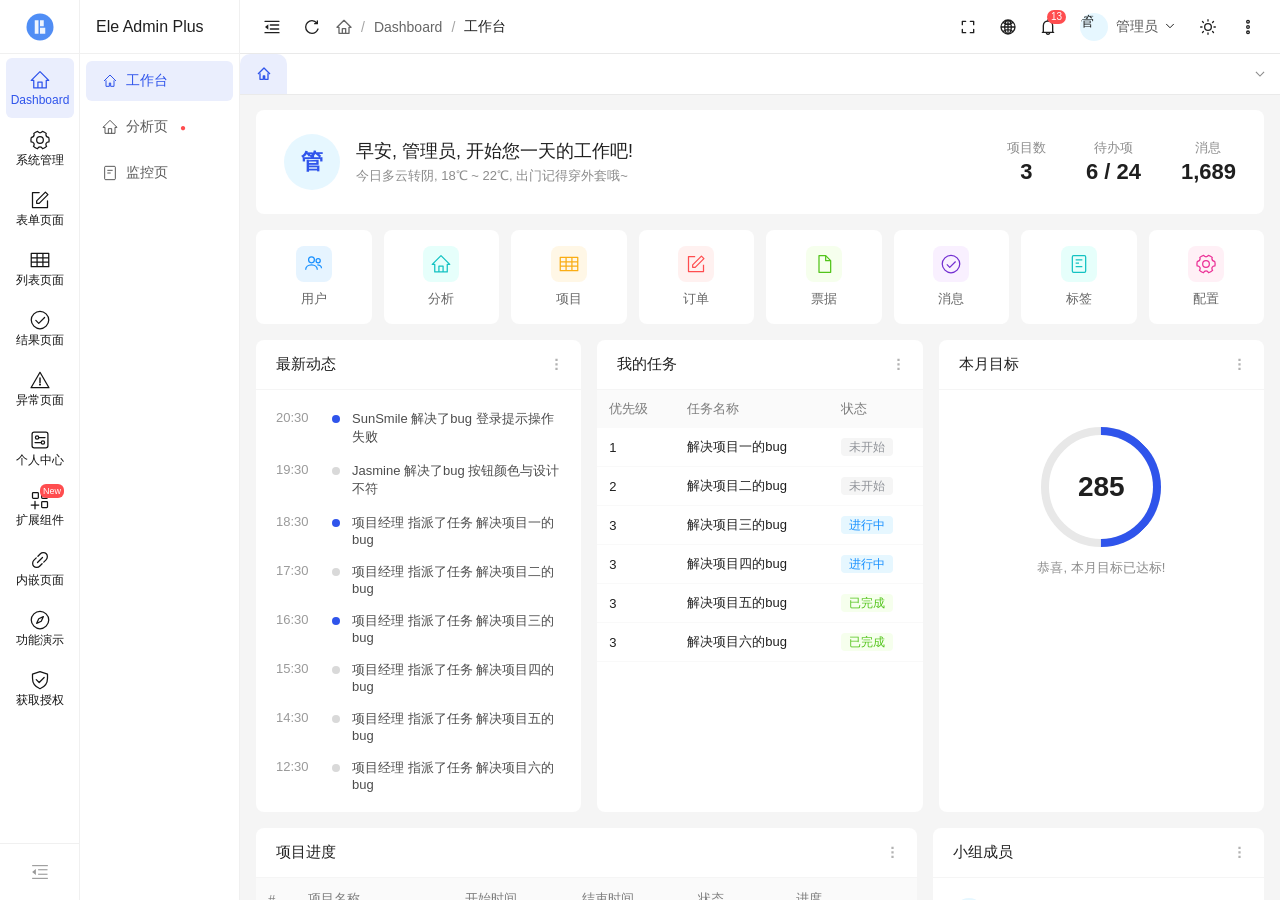
==== src/html/index.html @ e6cbf149 "1) 登录框居中 添加 .login-main 包裹层（flex:1; display:flex; justify-content:center; align-items:center） 卡片固定 h" ====
<!DOCTYPE html>
<html lang="zh-CN">
<head>
<meta charset="UTF-8">
<meta name="viewport" content="width=device-width, initial-scale=1.0">
<title>工作台 - Ele Admin Plus</title>
<style>
* { margin: 0; padding: 0; box-sizing: border-box; }
html, body { height: 100%; overflow: hidden; }
body { font-family: -apple-system, BlinkMacSystemFont, "Helvetica Neue", Arial, "Noto Sans", sans-serif; font-size: 14px; color: rgba(0,0,0,.88); background: #f5f5f5; }
a { text-decoration: none; color: inherit; }

/* ==================== 整体布局: 一级侧栏 + 二级侧栏 + 主区域 ==================== */
.layout { display: flex; height: 100vh; }

/* ==================== 一级侧栏(80px) ==================== */
.side-primary {
  width: 80px; background: #fff; border-right: 1px solid #f0f0f0;
  display: flex; flex-direction: column; align-items: center; flex-shrink: 0;
  z-index: 20; transition: width .3s;
}
.side-primary.collapsed { width: 54px; }
.side-primary.collapsed .side-primary-menus { padding: 4px 6px; overflow: visible; }
.side-primary.collapsed .side-primary-item { width: 42px; height: 40px; padding: 0; gap: 0; }
.side-primary.collapsed .sp-icon svg { width: 16px; height: 16px; }
.side-primary::-webkit-scrollbar { width: 0; }

.side-logo {
  width: 100%; height: 54px; display: flex; align-items: center; justify-content: center;
  flex-shrink: 0; cursor: pointer; border-bottom: 1px solid #f0f0f0;
}
.side-logo svg { width: 30px; height: 30px; }

.side-primary-menus {
  flex: 1; width: 100%; overflow-y: auto; overflow-x: hidden; padding: 4px 6px;
}
.side-primary-menus::-webkit-scrollbar { width: 0; }

.side-primary-item {
  width: 68px; height: 60px; padding: 12px 0; display: flex; flex-direction: column;
  align-items: center; justify-content: center; gap: 4px;
  cursor: pointer; color: rgba(0,0,0,.92); border-radius: 6px;
  transition: border-color .3s, background-color .3s, color .3s; position: relative;
}
.side-primary-item:hover { color: rgba(0,0,0,.92); background: #f5f5f5; }
.side-primary-item.active { color: #2f54eb; background: #eaeefd; }
.side-primary-item .sp-icon { width: 20px; height: 20px; display: flex; align-items: center; justify-content: center; }
.side-primary-item .sp-icon svg { width: 20px; height: 20px; stroke: currentColor; fill: none; stroke-width: 3; stroke-linejoin: round; stroke-linecap: round; }
.side-primary-item .sp-label { font-size: 12px; line-height: 1; white-space: nowrap; }
.side-primary.collapsed .sp-label { display: none; }
/* 折叠状态tooltip */
.side-primary.collapsed .side-primary-item::after {
  content: attr(data-title); position: absolute; left: calc(100% + 12px); top: 50%;
  transform: translateY(-50%); background: rgba(0,0,0,.8); color: #fff;
  font-size: 12px; padding: 6px 12px; border-radius: 4px; white-space: nowrap;
  pointer-events: none; opacity: 0; transition: opacity .2s .3s; z-index: 9999;
}
.side-primary.collapsed .side-primary-item::before {
  content: ''; position: absolute; left: 100%; top: 50%; transform: translateY(-50%);
  border: 6px solid transparent; border-right-color: rgba(0,0,0,.8);
  pointer-events: none; opacity: 0; transition: opacity .2s .3s; z-index: 9999;
}
.side-primary.collapsed .side-primary-item:hover::after,
.side-primary.collapsed .side-primary-item:hover::before { opacity: 1; }
.side-primary-item .sp-badge {
  position: absolute; top: 6px; right: 10px;
  font-size: 9px; background: #ff4d4f; color: #fff;
  padding: 0 3px; border-radius: 6px; line-height: 14px;
}
.side-primary-item .sp-dot {
  position: absolute; top: 10px; right: 16px;
  width: 6px; height: 6px; background: #ff4d4f; border-radius: 50%;
}

/* 底部折叠按钮 */
.side-primary-bottom {
  padding: 12px 0; border-top: 1px solid #f0f0f0; width: 100%;
  display: flex; justify-content: center; flex-shrink: 0;
}
.side-collapse-btn {
  width: 32px; height: 32px; display: flex; align-items: center; justify-content: center;
  border-radius: 6px; cursor: pointer; color: rgba(0,0,0,.4); transition: all .2s;
}
.side-collapse-btn:hover { background: #f5f5f5; color: rgba(0,0,0,.8); }
.side-collapse-btn svg { width: 18px; height: 18px; stroke: currentColor; fill: none; stroke-width: 3; }

/* ==================== 二级侧栏(160px) ==================== */
.side-secondary {
  width: 160px; background: #fff; border-right: 1px solid #f0f0f0;
  display: flex; flex-direction: column; flex-shrink: 0; z-index: 10;
  transition: width .3s, opacity .3s;
}
.side-secondary.collapsed { width: 0; overflow: hidden; opacity: 0; border-right: none; }
.side-secondary-title {
  height: 54px; display: flex; align-items: center; padding: 0 16px;
  font-size: 16px; font-weight: 500; color: rgba(0,0,0,.88);
  border-bottom: 1px solid #f0f0f0; flex-shrink: 0; white-space: nowrap;
}
.side-secondary-menus {
  flex: 1; overflow-y: auto; padding: 4px 0 0;
}
.side-secondary-menus::-webkit-scrollbar { width: 4px; }
.side-secondary-menus::-webkit-scrollbar-thumb { background: #e0e0e0; border-radius: 2px; }

.ss-item {
  display: flex; align-items: center; padding: 0 16px; height: 40px; gap: 8px;
  cursor: pointer; font-size: 14px; color: rgba(0,0,0,.65);
  transition: background-color .3s, color .3s; white-space: nowrap;
  border-radius: 6px; margin: 3px 6px 6px;
}
.ss-item:hover { color: #2f54eb; background: #f5f5f5; }
.ss-item.active { color: #2f54eb; font-weight: 500; background: #eaeefd; }
.ss-item .ss-icon { width: 16px; height: 16px; display: flex; align-items: center; }
.ss-item .ss-icon svg { width: 16px; height: 16px; stroke: currentColor; fill: none; stroke-width: 3; stroke-linejoin: round; }
.ss-item .ss-arrow { margin-left: auto; color: rgba(0,0,0,.25); transition: transform .3s; display: flex; align-items: center; }
.ss-item .ss-arrow svg { width: 14px; height: 14px; stroke: currentColor; fill: none; stroke-width: 4; stroke-linecap: round; stroke-linejoin: round; }
.ss-item.expanded .ss-arrow { transform: rotate(180deg); }
.ss-item .ss-dot { color: #ff4d4f; font-size: 10px; margin-left: 4px; }

/* 三级菜单 */
.ss-group {
  padding-left: 0; background: rgba(0,0,0,.02);
  overflow: hidden; max-height: 0; transition: max-height .3s ease;
}
.ss-group.open { max-height: 400px; }
.ss-sub-item {
  display: flex; align-items: center; padding: 0 16px 0 40px; height: 40px; gap: 8px;
  cursor: pointer; font-size: 14px; color: rgba(0,0,0,.55);
  transition: background-color .3s, color .3s; white-space: nowrap;
  border-radius: 6px; margin: 3px 6px 6px;
}
.ss-sub-item:hover { color: #2f54eb; background: #f5f5f5; }
.ss-sub-item.active { color: #2f54eb; font-weight: 500; background: #eaeefd; }
.ss-sub-item .ss-icon svg { width: 14px; height: 14px; stroke: currentColor; fill: none; stroke-width: 3; }

/* ==================== 主区域 ==================== */
.main-area { flex: 1; display: flex; flex-direction: column; overflow: hidden; min-width: 0; }

/* ==================== 顶部Header(54px) ==================== */
.header {
  height: 54px; background: #fff; border-bottom: 1px solid #f0f0f0;
  display: flex; align-items: center; padding: 0 12px; flex-shrink: 0;
}
.header-left { display: flex; align-items: center; flex-shrink: 0; }
.header-tool {
  display: flex; align-items: center; justify-content: center;
  padding: 0 12px; height: 38px; min-width: 38px;
  border-radius: 6px; cursor: pointer; color: rgba(0,0,0,.88);
  transition: color .2s, background-color .2s;
}
.header-tool:hover { background: #f5f5f5; color: rgba(0,0,0,.88); }
.header-tool svg { width: 16px; height: 16px; stroke: currentColor; fill: none; stroke-width: 4; stroke-linecap: round; stroke-linejoin: round; }

/* 面包屑 */
.breadcrumb { display: flex; align-items: center; gap: 0; font-size: 14px; color: rgba(0,0,0,.6); flex-shrink: 0; margin-left: 4px; }
.breadcrumb .bc-home { display: flex; align-items: center; cursor: pointer; color: rgba(0,0,0,.6); transition: color .2s; }
.breadcrumb .bc-home:hover { color: rgba(0,0,0,.88); }
.breadcrumb .bc-home svg { width: 16px; height: 16px; stroke: currentColor; fill: none; stroke-width: 4; stroke-linejoin: round; }
.breadcrumb .bc-sep { color: rgba(0,0,0,.36); margin: 0 9px; }
.breadcrumb .bc-current { color: rgba(0,0,0,.88); }

/* Header中间空白区 */
.header-spacer { flex: 1; }

/* Header右侧工具 */
.header-right { display: flex; align-items: center; flex-shrink: 0; }
.header-right .header-tool { position: relative; }
.noti-badge {
  position: absolute; top: 2px; right: 2px;
  background: #ff4d4f; color: #fff; font-size: 10px;
  padding: 0 4px; border-radius: 8px; line-height: 14px; min-width: 14px; text-align: center;
}
.user-tool {
  display: flex; align-items: center; gap: 4px; padding: 0 12px; height: 38px;
  border-radius: 6px; cursor: pointer; transition: color .2s, background-color .2s;
}
.user-tool:hover { background: #f5f5f5; }
.user-avatar {
  width: 28px; height: 28px; border-radius: 50%; overflow: hidden; flex-shrink: 0;
}
.user-avatar img { width: 100%; height: 100%; object-fit: cover; }
.user-name { font-size: 14px; color: rgba(0,0,0,.65); margin-left: 4px; line-height: 1.5; }
.user-arrow { margin-left: 2px; transition: transform .2s; }
.user-arrow svg { width: 12px; height: 12px; }
.user-tool.open .user-arrow { transform: rotate(180deg); }
/* 用户下拉菜单 */
.user-tool { position: relative; }
.user-dropdown {
  display: none; position: absolute; top: 100%; right: 0; padding-top: 6px;
  min-width: 150px; z-index: 999;
}
.user-dropdown-inner {
  background: #fff; border-radius: 8px;
  box-shadow: 0 6px 16px rgba(0,0,0,.08), 0 3px 6px -4px rgba(0,0,0,.12), 0 9px 28px 8px rgba(0,0,0,.05);
  padding: 4px 0;
}
.user-dropdown.show { display: block; }
/* hover自动显示下拉菜单 */
.user-tool:hover .user-dropdown { display: block; }
.user-tool:hover .user-arrow { transform: rotate(180deg); }
.user-dropdown .ud-item {
  display: flex; align-items: center; gap: 8px; padding: 8px 16px;
  font-size: 14px; color: rgba(0,0,0,.65); cursor: pointer; transition: background .15s, color .15s;
  white-space: nowrap;
}
.user-dropdown .ud-item:hover { background: rgba(0,0,0,.04); color: rgba(0,0,0,.88); }
.user-dropdown .ud-item svg { width: 16px; height: 16px; stroke: currentColor; fill: none; stroke-width: 4; stroke-linejoin: round; flex-shrink: 0; }
.user-dropdown .ud-divider { height: 1px; background: #f0f0f0; margin: 4px 0; }

/* ==================== Tab标签栏(40px) - 精确复刻 ==================== */
.tab-bar {
  height: 40px; background: #fff; box-shadow: #e8e8e8 0 0 0 0.8px;
  display: flex; align-items: stretch; flex-shrink: 0; position: relative; z-index: 1;
}

/* 首页Tab(固定左侧) */
.tab-home {
  width: 47px; height: 40px; display: flex; align-items: center; justify-content: center;
  cursor: pointer; position: relative; flex-shrink: 0; z-index: 1;
}
.tab-home .tab-home-title {
  width: 100%; height: 100%; display: flex; align-items: center; justify-content: center;
  border-radius: 10px 10px 0 0; transition: background .2s;
}
.tab-home svg { width: 16px; height: 16px; stroke: currentColor; fill: none; stroke-width: 4; stroke-linejoin: round; color: rgba(0,0,0,.65); }
.tab-home:hover .tab-home-title { background: rgba(0,0,0,.025); }
.tab-home:hover svg { color: rgba(0,0,0,.65); }
.tab-home.active .tab-home-title { background: #eaeefd; }
.tab-home.active svg { color: #2f54eb; }

/* Tab滚动区域 */
.tab-body { flex: 1; display: flex; align-items: stretch; overflow-x: hidden; position: relative; }
/* Tab左右滚动按钮 */
.tab-scroll-btn {
  width: 28px; height: 40px; display: none; align-items: center; justify-content: center;
  flex-shrink: 0; cursor: pointer; color: rgba(0,0,0,.6); transition: color .2s;
  position: relative;
}
.tab-scroll-btn:not(.disabled):hover { color: rgba(0,0,0,.88); }
.tab-scroll-btn.disabled { cursor: not-allowed; color: rgba(0,0,0,.25); }
.tab-scroll-btn svg { width: 14px; height: 14px; fill: currentColor; stroke: none; }
.tab-bar.scrollable .tab-scroll-btn { display: flex; }
/* 滚动按钮投影（非disabled时显示） */
.tab-scroll-btn::before {
  content: ''; width: 10px; position: absolute; top: 0; bottom: 0;
  transition: box-shadow .2s; pointer-events: none; z-index: 1;
}
.tab-scroll-left::before { right: -10px; }
.tab-scroll-right::before { left: -10px; }
.tab-scroll-left:not(.disabled)::before { box-shadow: inset 10px 0 10px -10px rgba(0,0,0,.15); }
.tab-scroll-right:not(.disabled)::before { box-shadow: inset -10px 0 10px -10px rgba(0,0,0,.15); }

/* Tab项 - 圆角样式 */
.tab-item {
  display: flex; align-items: center; justify-content: center;
  height: 40px; padding: 0; font-size: 14px; cursor: pointer; white-space: nowrap;
  color: rgba(0,0,0,.65); transition: color .2s; flex-shrink: 0;
  position: relative; background: transparent;
  border-radius: 10px 10px 0 0;
}
.tab-item .tab-title {
  height: 100%; display: flex; align-items: center; gap: 6px;
  padding: 0 14px; border-radius: inherit; transition: background .2s;
}
.tab-item:hover { color: rgba(0,0,0,.65); z-index: 3; }
.tab-item:hover .tab-title { background: rgba(0,0,0,.025); }
.tab-item.active { color: #2f54eb; z-index: 4; }
.tab-item.active .tab-title { background: #eaeefd; }

/* Tab项图标 */
.tab-icon { width: 16px; height: 16px; display: inline-flex; align-items: center; margin-right: 4px; vertical-align: -2px; }
.tab-icon svg { width: 16px; height: 16px; stroke: currentColor; fill: none; stroke-width: 4; stroke-linejoin: round; }

/* 关闭按钮 */
.tab-close {
  width: 18px; height: 18px; display: flex; align-items: center; justify-content: center;
  border-radius: 4px; font-size: 14px; line-height: 1; color: rgba(0,0,0,.6);
  margin-left: 2px; transition: background .2s, color .2s;
}
.tab-close:hover { background: rgba(0,0,0,.08); color: rgba(0,0,0,.88); }

/* 右侧更多按钮 */
.tab-more {
  width: 40px; height: 40px; display: flex; align-items: center; justify-content: center;
  flex-shrink: 0; cursor: pointer; color: rgba(0,0,0,.45); transition: background .2s;
}
.tab-more:hover { background: rgba(0,0,0,.04); }
.tab-more svg { width: 14px; height: 14px; stroke: currentColor; fill: none; stroke-width: 4; }

/* ==================== 主内容 ==================== */
.main-content { flex: 1; overflow-y: auto; padding: 16px; background: #f5f5f5; }
.main-content::-webkit-scrollbar { width: 6px; }
.main-content::-webkit-scrollbar-thumb { background: #d6d6d6; border-radius: 3px; }
.main-content.no-pad { padding: 0; }

/* ==================== 工作台仪表盘 ==================== */
.welcome-card { background: #fff; border-radius: 8px; padding: 24px 28px; margin-bottom: 16px; display: flex; align-items: center; justify-content: space-between; }
.welcome-left { display: flex; align-items: center; gap: 16px; }
.welcome-avatar { width: 56px; height: 56px; border-radius: 50%; background: linear-gradient(135deg, #667eea, #764ba2); overflow: hidden; }
.welcome-avatar img { width: 100%; height: 100%; object-fit: cover; }
.welcome-text h3 { font-size: 18px; font-weight: 500; color: rgba(0,0,0,.88); }
.welcome-text p { font-size: 13px; color: rgba(0,0,0,.45); margin-top: 4px; }
.welcome-stats { display: flex; gap: 40px; }
.stat-item { text-align: center; }
.stat-item .label { font-size: 13px; color: rgba(0,0,0,.45); }
.stat-item .value { font-size: 22px; font-weight: 600; color: rgba(0,0,0,.88); margin-top: 2px; }
.quick-nav { display: grid; grid-template-columns: repeat(8, 1fr); gap: 12px; margin-bottom: 16px; }
.quick-nav-item { background: #fff; border-radius: 8px; padding: 16px 8px; text-align: center; cursor: pointer; transition: box-shadow .3s; }
.quick-nav-item:hover { box-shadow: 0 2px 12px rgba(0,0,0,.06); }
.quick-nav-item .qi-icon { width: 36px; height: 36px; border-radius: 8px; margin: 0 auto 8px; display: flex; align-items: center; justify-content: center; }
.quick-nav-item .qi-icon svg { width: 20px; height: 20px; stroke-width: 3; stroke-linejoin: round; fill: none; }
.quick-nav-item .qi-label { font-size: 13px; color: rgba(0,0,0,.6); }
.dashboard-grid { display: grid; grid-template-columns: 1fr 1fr 1fr; gap: 16px; margin-bottom: 16px; }
.dashboard-grid-2 { display: grid; grid-template-columns: 2fr 1fr; gap: 16px; }
.card { background: #fff; border-radius: 8px; overflow: hidden; }
.card-header { padding: 14px 20px; font-size: 15px; font-weight: 500; color: rgba(0,0,0,.88); border-bottom: 1px solid #f5f5f5; display: flex; justify-content: space-between; align-items: center; }
.card-header .more-btn { cursor: pointer; color: rgba(0,0,0,.3); font-size: 18px; }
.card-body { padding: 12px 20px; }
.timeline-item { display: flex; align-items: flex-start; padding: 8px 0; gap: 12px; font-size: 13px; color: rgba(0,0,0,.7); }
.timeline-dot { width: 8px; height: 8px; border-radius: 50%; background: #d9d9d9; margin-top: 5px; flex-shrink: 0; }
.timeline-dot.blue { background: #2f54eb; }
.timeline-time { color: rgba(0,0,0,.4); white-space: nowrap; margin-right: 8px; min-width: 36px; }
.task-table { width: 100%; font-size: 13px; border-collapse: collapse; }
.task-table th { text-align: left; padding: 10px 12px; color: rgba(0,0,0,.5); font-weight: 500; background: #fafafa; }
.task-table td { padding: 10px 12px; border-bottom: 1px solid #f9f9f9; }
.status-tag { padding: 2px 8px; border-radius: 4px; font-size: 12px; }
.status-tag.not-started { background: #f5f5f5; color: #909399; }
.status-tag.in-progress { background: #e6f7ff; color: #1890ff; }
.status-tag.done { background: #f6ffed; color: #52c41a; }
.goal-ring { display: flex; flex-direction: column; align-items: center; justify-content: center; padding: 20px; min-height: 200px; }
.ring-chart { width: 120px; height: 120px; border-radius: 50%; border: 8px solid #e8e8e8; position: relative; display: flex; align-items: center; justify-content: center; margin-bottom: 12px; }
.ring-chart::before { content: ''; position: absolute; inset: -8px; border-radius: 50%; border: 8px solid transparent; border-top-color: #2f54eb; border-right-color: #2f54eb; transform: rotate(45deg); }
.ring-value { font-size: 28px; font-weight: 600; color: rgba(0,0,0,.88); }
.ring-label { font-size: 13px; color: rgba(0,0,0,.45); }
.member-item { display: flex; align-items: center; padding: 8px 0; gap: 10px; }
.member-avatar { width: 32px; height: 32px; border-radius: 50%; display: flex; align-items: center; justify-content: center; font-size: 13px; font-weight: 500; overflow: hidden; }
.member-avatar img { width: 100%; height: 100%; object-fit: cover; }
.member-info { flex: 1; }
.member-name { font-size: 13px; color: rgba(0,0,0,.88); }
.member-role { font-size: 12px; color: rgba(0,0,0,.4); }
.member-status { font-size: 12px; }
.member-status.online { color: #52c41a; }
.member-status.offline { color: #d9d9d9; }
.progress-table { width: 100%; font-size: 13px; border-collapse: collapse; }
.progress-table th { text-align: left; padding: 12px; color: rgba(0,0,0,.5); font-weight: 500; background: #fafafa; }
.progress-table td { padding: 12px; border-bottom: 1px solid #f9f9f9; }
.progress-table a { color: #2f54eb; }
.progress-bar-bg { height: 6px; background: #f0f0f0; border-radius: 3px; width: 80px; }
.progress-bar-fill { height: 100%; border-radius: 3px; background: #2f54eb; }
</style>
</head>
<body>
<div class="layout">
  <!-- ===== 一级侧栏(80px) ===== -->
  <div class="side-primary" id="sidePrimary"></div>

  <!-- ===== 二级侧栏(160px) ===== -->
  <div class="side-secondary" id="sideSecondary"></div>

  <!-- ===== 主区域 ===== -->
  <div class="main-area">
    <!-- Header -->
    <div class="header">
      <div class="header-left">
        <div class="header-tool" id="toggleSecondaryBtn" title="折叠/展开菜单" onclick="toggleSecondaryCollapse()">
          <svg viewBox="0 0 48 48" fill="none" stroke="currentColor" stroke-width="4"><path d="M3 7H45"/><path d="M3 41H45"/><path d="M19 18H44"/><path d="M19 30H44"/><path d="M3 24 13 16V32Z" fill="currentColor" stroke="none"/></svg>
        </div>
        <div class="header-tool" title="刷新" onclick="refreshCurrentTab()">
          <svg viewBox="0 0 48 48" fill="none" stroke="currentColor" stroke-width="4" stroke-linecap="round" stroke-linejoin="round"><path d="M42 30C40 35 34 43 24 43 14 43 5 34 5 24 5 14 14 5 24 5 31 5 36 9 40 14M40 6V14L32 14"/></svg>
        </div>
      </div>
      <div class="breadcrumb" id="breadcrumb">
        <span class="bc-home" onclick="goHome()" title="首页"><svg viewBox="0 0 48 48"><path d="M19 43V29H29V43M9 43V25H3L24 4 45 25H39V43Z"/></svg></span><span class="bc-sep">/</span><span>Dashboard</span><span class="bc-sep">/</span><span class="bc-current">工作台</span>
      </div>
      <div class="header-spacer"></div>
      <div class="header-right">
        <div class="header-tool" title="全屏">
          <svg viewBox="0 0 48 48" fill="none" stroke="currentColor" stroke-width="4" stroke-linecap="round" stroke-linejoin="round"><path d="M7 17V7H17"/><path d="M31 7H41V17"/><path d="M41 31V41H31"/><path d="M17 41H7V31"/></svg>
        </div>
        <div class="header-tool" title="语言">
          <svg viewBox="0 0 48 48" fill="none" stroke="currentColor" stroke-width="3.5"><path d="M24 45C29 45 34 36 34 24 34 12 29 3 24 3 19 3 14 12 14 24 14 36 19 45 24 45M3 24H45M24 3V45M9 10C14 15 18 16 24 16 30 16 34 15 39 10M39 38C34 33 30 32 24 32 18 32 14 33 9 38M24 45C35 45 45 35 45 24 45 13 36 3 24 3 13 3 3 13 3 24 3 35 13 45 24 45Z"/></svg>
        </div>
        <div class="header-tool" title="通知" style="position:relative;">
          <svg viewBox="0 0 48 48" fill="none" stroke="currentColor" stroke-width="4" stroke-linecap="round"><path d="M10 40V20C10 12 16 6 24 6 32 6 38 12 38 20V40M7 40H41M19 40C19 44 21 46 24 46 27 46 29 44 29 40M24 6V2"/></svg>
          <span class="noti-badge">13</span>
        </div>
        <div class="user-tool" onclick="toggleUserMenu(event)" id="userTool">
          <div class="user-avatar"><img src="https://cdn.eleadmin.com/20200610/avatar.jpg" onerror="this.style.display='none';this.parentElement.style.background='#e6f7ff';this.parentElement.innerHTML='管';" style="width:100%;height:100%;object-fit:cover;"/></div>
          <span class="user-name">管理员</span>
          <span class="user-arrow"><svg viewBox="0 0 48 48" fill="none" stroke="currentColor" stroke-width="4" stroke-linecap="round" stroke-linejoin="round"><path d="M10 17 24 31 38 17"/></svg></span>
          <!-- 用户下拉菜单 -->
          <div class="user-dropdown" id="userDropdown">
            <div class="user-dropdown-inner">
              <div class="ud-item" onclick="goProfile(event)">
                <svg viewBox="0 0 48 48"><circle cx="24" cy="16" r="8"/><path d="M8 42c0-8 7-14 16-14s16 6 16 14"/></svg>个人中心
              </div>
              <div class="ud-item" onclick="event.stopPropagation()">
                <svg viewBox="0 0 48 48"><rect x="8" y="20" width="32" height="24" rx="3"/><path d="M16 20v-6a8 8 0 0116 0v6"/><circle cx="24" cy="33" r="3"/></svg>修改密码
              </div>
              <div class="ud-divider"></div>
              <div class="ud-item" onclick="doLogout(event)">
                <svg viewBox="0 0 48 48"><path d="M26 6H12a4 4 0 00-4 4v28a4 4 0 004 4h14"/><path d="M33 16l10 8-10 8"/><path d="M43 24H20"/></svg>退出登录
              </div>
            </div>
          </div>
        </div>
        <div class="header-tool" title="主题">
          <svg viewBox="0 0 48 48" fill="none" stroke="currentColor" stroke-width="4" stroke-linecap="round" stroke-linejoin="round"><circle cx="24" cy="24" r="10"/><path d="M24 2V6M24 42V46M2 24H6M42 24H46M7.5 7.5L10.3 10.3M37.7 37.7L40.5 40.5M40.5 7.5L37.7 10.3M10.3 37.7L7.5 40.5"/></svg>
        </div>
        <div class="header-tool" title="设置" style="position:relative;">
          <svg viewBox="0 0 48 48" fill="currentColor" stroke="none"><circle cx="24" cy="8" r="4"/><circle cx="24" cy="24" r="4"/><circle cx="24" cy="40" r="4"/></svg>
        </div>
      </div>
    </div>

    <!-- Tab标签栏 -->
    <div class="tab-bar" id="tabBar"></div>

    <!-- 主内容 -->
    <div class="main-content" id="mainContent"></div>
  </div>
</div>

<script>
/* ==================== SVG图标(stroke风格，与原站一致) ==================== */
const I = {
  dashboard: '<svg viewBox="0 0 48 48"><path d="M19 43V29H29V43M9 43V25H3L24 4 45 25H39V43Z"/></svg>',
  system: '<svg viewBox="0 0 48 48"><path d="M17.83 45.06C14.17 43.97 10.91 41.95 8.34 39.28 10.05 36.9 10.33 34.2 9.24 31.96 7.91 29.41 5.53 28.52 2.7 28.54 1.97 24.62 2.29 20.74 3.25 17.61 3.28 17.61 3.32 17.62 3.35 17.62 6.96 17.62 9.89 14.69 9.89 11.08 9.89 10.03 9.64 9.05 9.21 8.19 11.73 5.84 14.82 4.09 18.23 3.14 19.31 5.26 21.51 6.72 24.06 6.72 26.6 6.72 28.8 5.26 29.89 3.14 33.29 4.09 36.38 5.83 38.89 8.19 38.47 9.05 38.23 10.03 38.23 11.08 38.23 14.69 41.16 17.62 44.77 17.62 44.8 17.62 44.84 17.61 44.87 17.61 45.83 20.74 46.15 24.62 45.42 28.54 42.59 28.52 40.21 29.41 38.88 31.96 37.79 34.2 38.07 36.9 39.78 39.28 37.21 41.95 33.95 43.97 30.29 45.06 29.04 42.39 26.65 40.6 24.06 40.6 21.47 40.6 19.08 42.39 17.83 45.06Z"/><circle cx="24" cy="24" r="8"/></svg>',
  form: '<svg viewBox="0 0 48 48"><path d="M42 26V42H6V6L22 6"/><path d="M16 32H22L43 11 37 5 16 26Z"/></svg>',
  list: '<svg viewBox="0 0 48 48"><path d="M3 19H45M3 29H45M17 8V40M31 8V40M3 8H45V40L3 40Z"/></svg>',
  result: '<svg viewBox="0 0 48 48"><path d="M24 45C35 45 45 35 45 24 45 13 35 3 24 3 13 3 3 13 3 24 3 35 13 45 24 45Z"/><path d="M14 25 21 32 35 18"/></svg>',
  exception: '<svg viewBox="0 0 48 48"><path d="M24 5.5 2.5 42.5H45.5Z"/><path d="M24 19V30" stroke-width="3.5"/><circle cx="24" cy="35" r="2.5" fill="currentColor" stroke="none"/></svg>',
  user: '<svg viewBox="0 0 48 48"><path d="M5 10V38C5 41 7 43 10 43H38C41 43 43 41 43 38V10C43 7 41 5 38 5H10C7 5 5 7 5 10Z"/><path d="M21 18H36M21 18C21 20 19 22 17 22 15 22 13 20 13 18 13 16 15 14 17 14 19 14 21 16 21 18Z"/><path d="M27 30H12M35 30C35 32 33 34 31 34 29 34 27 32 27 30 27 28 29 26 31 26 33 26 35 28 35 30Z"/></svg>',
  extension: '<svg viewBox="0 0 48 48"><path d="M18 6H8C7 6 6 7 6 8V18C6 19 7 20 8 20H18C19 20 20 19 20 18V8C20 7 19 6 18 6Z"/><path d="M40 6H30C29 6 28 7 28 8V18C28 19 29 20 30 20H40C41 20 42 19 42 18V8C42 7 41 6 40 6Z"/><path d="M40 28H30C29 28 28 29 28 30V40C28 41 29 42 30 42H40C41 42 42 41 42 40V30C42 29 41 28 40 28Z"/><path d="M12 27V45M3 36H21"/></svg>',
  iframe: '<svg viewBox="0 0 48 48"><path d="M33 29 39 23C42 20 43 13 39 9 35 5 28 6 25 9L19 15"/><path d="M29 33 23 39C20 42 13 43 9 39 5 35 6 28 9 25L15 19"/><path d="M30 18 18 30"/></svg>',
  demo: '<svg viewBox="0 0 48 48"><path d="M24 45C35 45 45 35 45 24 45 13 35 3 24 3 13 3 3 13 3 24 3 35 13 45 24 45Z"/><path d="M32 16 21 21 16 32 27 27 32 16Z" stroke-width="3"/></svg>',
  auth: '<svg viewBox="0 0 48 48"><path d="M6 10 24 4 42 10V20C42 31 35 41 24 45 13 41 6 31 6 20Z"/><path d="M15 23L22 30L34 18"/></svg>',
  home: '<svg viewBox="0 0 48 48"><path d="M6 24L24 6l18 18"/><path d="M12 22v18h10V30h4v10h10V22"/></svg>',
  users: '<svg viewBox="0 0 48 48"><circle cx="18" cy="14" r="7"/><circle cx="34" cy="16" r="5"/><path d="M4 38c0-7 6-12 14-12s14 5 14 12"/><path d="M32 26c5 0 10 3 10 8"/></svg>',
  role: '<svg viewBox="0 0 48 48"><path d="M24 4L8 12v12c0 11 7 21 16 24 9-3 16-13 16-24V12L24 4z"/></svg>',
  menu: '<svg viewBox="0 0 48 48"><path d="M3 7h42M3 24h42M3 41h42"/></svg>',
  org: '<svg viewBox="0 0 48 48"><rect x="14" y="4" width="20" height="12" rx="2"/><rect x="4" y="32" width="16" height="12" rx="2"/><rect x="28" y="32" width="16" height="12" rx="2"/><path d="M24 16v8M24 24H12v8M24 24h12v8"/></svg>',
  dict: '<svg viewBox="0 0 48 48"><rect x="8" y="4" width="32" height="40" rx="3"/><path d="M16 14h16M16 22h8M16 30h16"/></svg>',
  file: '<svg viewBox="0 0 48 48"><path d="M12 4h16l12 12v28H12V4z"/><path d="M28 4v12h12"/></svg>',
  loginLog: '<svg viewBox="0 0 48 48"><path d="M20 6H12a4 4 0 00-4 4v28a4 4 0 004 4h8"/><path d="M30 16l10 8-10 8"/><path d="M40 24H18"/></svg>',
  operLog: '<svg viewBox="0 0 48 48"><circle cx="24" cy="24" r="18"/><path d="M24 14v12l8 4"/></svg>',
  collapse: '<svg viewBox="0 0 48 48" fill="none" stroke="currentColor" stroke-width="4"><path d="M3 7H45"/><path d="M3 41H45"/><path d="M19 18H44"/><path d="M19 30H44"/><path d="M3 24 13 16V32Z" fill="currentColor" stroke="none"/></svg>',
  page: '<svg viewBox="0 0 48 48"><rect x="8" y="4" width="32" height="40" rx="3"/><path d="M16 16h16M16 24h10"/></svg>',
  arrowDown: '<svg viewBox="0 0 48 48"><path d="M12 18l12 12 12-12"/></svg>',
  more: '<svg viewBox="0 0 48 48"><circle cx="24" cy="10" r="3"/><circle cx="24" cy="24" r="3"/><circle cx="24" cy="38" r="3"/></svg>'
};

/* ==================== 菜单数据 ==================== */
const menuData = [
  { key:'dashboard', label:'Dashboard', icon:'dashboard', children:[
    {key:'workplace',label:'工作台',icon:'home'},
    {key:'analysis',label:'分析页',icon:'dashboard',dot:true},
    {key:'monitor',label:'监控页',icon:'page'}
  ]},
  { key:'system', label:'系统管理', icon:'system', children:[
    {key:'user',label:'用户管理',icon:'users',href:'system-user.html'},
    {key:'role',label:'角色管理',icon:'role',href:'system-role.html'},
    {key:'menu',label:'菜单管理',icon:'menu',href:'system-menu.html'},
    {key:'organization',label:'机构管理',icon:'org',href:'system-organization.html'},
    {key:'dictionary',label:'字典管理',icon:'dict',href:'system-dictionary.html'},
    {key:'file',label:'文件管理',icon:'file',href:'system-file.html'},
    {key:'login-record',label:'登录日志',icon:'loginLog',href:'system-login-record.html'},
    {key:'operation-record',label:'操作日志',icon:'operLog',href:'system-operation-record.html'}
  ]},
  { key:'form', label:'表单页面', icon:'form', children:[
    {key:'basic',label:'基础表单',icon:'page'},{key:'complex',label:'复杂表单',icon:'page'},
    {key:'step',label:'分步表单',icon:'page'},{key:'build',label:'表单构建',icon:'page'},{key:'list-build',label:'列表构建',icon:'page'}
  ]},
  { key:'list', label:'列表页面', icon:'list', children:[
    {key:'basic',label:'基础列表',icon:'page'},{key:'tree',label:'左树右表',icon:'page'},
    {key:'advanced',label:'复杂列表',icon:'page'},
    {key:'card',label:'卡片列表',icon:'page',hasArrow:true,expanded:false,children:[{key:'card-project',label:'项目列表',icon:'page'},{key:'card-app',label:'应用列表',icon:'page'},{key:'card-article',label:'文章列表',icon:'page'}]},
    {key:'route',label:'复杂路由',icon:'page',hasArrow:true,expanded:false,children:[{key:'route-male',label:'男用户',icon:'user'},{key:'route-female',label:'女用户',icon:'user'}]}
  ]},
  { key:'result', label:'结果页面', icon:'result', children:[{key:'success',label:'成功页',icon:'page'},{key:'fail',label:'失败页',icon:'page'}]},
  { key:'exception', label:'异常页面', icon:'exception', children:[{key:'403',label:'403',icon:'page'},{key:'404',label:'404',icon:'page'},{key:'500',label:'500',icon:'page'}]},
  { key:'profile', label:'个人中心', icon:'user', children:[{key:'info',label:'我的资料',icon:'page'},{key:'message',label:'我的消息',icon:'page'}]},
  { key:'extension', label:'扩展组件', icon:'extension', badge:'New', children:[{key:'ai',label:'AI对话',icon:'page'},{key:'table',label:'高级表格',icon:'page'}]},
  { key:'iframe', label:'内嵌页面', icon:'iframe', children:[{key:'official',label:'官网',icon:'page'},{key:'doc',label:'文档',icon:'page'}]},
  { key:'demo', label:'功能演示', icon:'demo', children:[] },
  { key:'auth', label:'获取授权', icon:'auth', children:[] }
];

/* ==================== 状态 ==================== */
let curPrimary = 'dashboard', curSecondary = 'workplace';
let primaryCollapsed = false, secondaryCollapsed = false;
let tabs = [{key:'dashboard-workplace',label:'工作台',primary:'dashboard',secondary:'workplace',fixed:true}];
let activeTab = 'dashboard-workplace';

/* ==================== 渲染一级菜单 ==================== */
function renderPrimary() {
  const el = document.getElementById('sidePrimary');
  let html = `<div class="side-logo"><svg viewBox="0 0 40 40" fill="none"><circle cx="20" cy="20" r="18" fill="url(#lg)"/><path d="M13 11h5v18h-5z M20 11h5v8h-5z M20 21h7v8h-7z" fill="#fff" opacity="0.9"/><defs><linearGradient id="lg" x1="0" y1="0" x2="40" y2="40"><stop offset="0%" stop-color="#4e8ef7"/><stop offset="100%" stop-color="#f46b45"/></linearGradient></defs></svg></div>`;
  html += '<div class="side-primary-menus">';
  menuData.forEach(m => {
    let badge = m.badge ? `<span class="sp-badge">${m.badge}</span>` : '';
    let dot = m.dot ? '<span class="sp-dot"></span>' : '';
    html += `<div class="side-primary-item ${m.key===curPrimary?'active':''}" data-title="${m.label}" onclick="clickPrimary('${m.key}')">${badge}${dot}<span class="sp-icon">${I[m.icon]||''}</span><span class="sp-label">${m.label}</span></div>`;
  });
  html += '</div>';
  html += `<div class="side-primary-bottom"><div class="side-collapse-btn" onclick="togglePrimaryCollapse()" title="折叠侧栏">${I.collapse}</div></div>`;
  el.innerHTML = html;
}

/* ==================== 渲染二级菜单 ==================== */
function renderSecondary() {
  const m = menuData.find(x=>x.key===curPrimary);
  const el = document.getElementById('sideSecondary');
  if (!m||!m.children||!m.children.length) { el.classList.add('collapsed'); return; }
  if (secondaryCollapsed) { el.classList.add('collapsed'); return; }
  el.classList.remove('collapsed');
  let html = `<div class="side-secondary-title">Ele Admin Plus</div><div class="side-secondary-menus">`;
  m.children.forEach(c => {
    const isActive = c.key===curSecondary;
    const hasSub = c.children&&c.children.length;
    const isExp = c.expanded;
    let dot = c.dot ? '<span class="ss-dot">●</span>' : '';
    html += `<div class="ss-item ${isActive?'active':''} ${isExp?'expanded':''}" data-key="${c.key}" onclick="${hasSub?`toggleGroup('${c.key}')`:`clickSecondary('${c.key}')`}"><span class="ss-icon">${I[c.icon]||I.page}</span><span>${c.label}</span>${dot}${hasSub?'<span class="ss-arrow"><svg viewBox="0 0 48 48"><path d="M10 17 24 31 38 17"/></svg></span>':''}</div>`;
    if (hasSub) {
      html += `<div class="ss-group ${isExp?'open':''}" data-group="${c.key}">`;
      c.children.forEach(sub => {
        html += `<div class="ss-sub-item ${sub.key===curSecondary?'active':''}" onclick="clickSecondary('${sub.key}')"><span class="ss-icon">${I[sub.icon]||I.page}</span><span>${sub.label}</span></div>`;
      });
      html += '</div>';
    }
  });
  html += '</div>';
  el.innerHTML = html;
}

/* ==================== 渲染Tab栏 ==================== */
function renderTabs() {
  const el = document.getElementById('tabBar');
  const homeActive = tabs[0] && activeTab === tabs[0].key;
  /* 左箭头SVG (chevron-left) */
  const chevL = '<svg viewBox="0 0 1024 1024"><path d="M609.408 149.376 277.76 489.6a32 32 0 0 0 0 44.672l331.648 340.352a29.12 29.12 0 0 0 41.728 0 30.59 30.59 0 0 0 0-42.752L339.264 511.936l311.872-319.872a30.59 30.59 0 0 0 0-42.688 29.12 29.12 0 0 0-41.728 0z"/></svg>';
  /* 右箭头SVG (chevron-right) */
  const chevR = '<svg viewBox="0 0 1024 1024"><path d="M340.864 149.312a30.59 30.59 0 0 0 0 42.752L652.736 512 340.864 831.872a30.59 30.59 0 0 0 0 42.752 29.12 29.12 0 0 0 41.728 0L714.24 534.336a32 32 0 0 0 0-44.672L382.592 149.376a29.12 29.12 0 0 0-41.728 0z"/></svg>';
  let html = `<div class="tab-home ${homeActive?'active':''}" onclick="switchTab('${tabs[0]?.key}')" title="首页"><div class="tab-home-title">${I.home}</div></div>`;
  html += `<div class="tab-scroll-btn tab-scroll-left" onclick="scrollTabs(-1)">${chevL}</div>`;
  html += '<div class="tab-body" id="tabBody">';
  tabs.forEach(t => {
    if (t.fixed) return;
    const isActive = t.key === activeTab;
    html += `<div class="tab-item ${isActive?'active':''}" data-tab="${t.key}" onclick="switchTab('${t.key}')">`;
    html += `<div class="tab-title"><span class="tab-icon">${I[t.icon]||I.page}</span>${t.label}<span class="tab-close" onclick="event.stopPropagation();closeTab('${t.key}')">×</span></div>`;  
    html += `</div>`;
  });
  html += '</div>';
  html += `<div class="tab-scroll-btn tab-scroll-right" onclick="scrollTabs(1)">${chevR}</div>`;
  html += `<div class="tab-more" title="更多"><svg viewBox="0 0 48 48"><path d="M10 17 24 31 38 17"/></svg></div>`;
  el.innerHTML = html;
  /* 检测tab是否溢出，决定是否显示左右滚动按钮 */
  checkTabOverflow();
}

/* ==================== 渲染面包屑 ==================== */
function renderBreadcrumb() {
  const p = menuData.find(x=>x.key===curPrimary);
  let parts = [p ? p.label : ''];
  if (p&&p.children) {
    const c = p.children.find(x=>x.key===curSecondary);
    if (c) { parts.push(c.label); }
    else {
      /* 三级菜单：找到父级二级菜单 + 当前三级菜单 */
      p.children.forEach(c2 => {
        if(c2.children) {
          const t = c2.children.find(x=>x.key===curSecondary);
          if(t) { parts.push(c2.label); parts.push(t.label); }
        }
      });
    }
  }
  /* 首页图标 + 分隔符 + 路径 */
  let html = `<span class="bc-home" onclick="goHome()" title="首页"><svg viewBox="0 0 48 48"><path d="M19 43V29H29V43M9 43V25H3L24 4 45 25H39V43Z"/></svg></span><span class="bc-sep">/</span>`;
  html += parts.map((s, i) => i < parts.length - 1
    ? `<span>${s}</span><span class="bc-sep">/</span>`
    : `<span class="bc-current">${s}</span>`
  ).join('');
  document.getElementById('breadcrumb').innerHTML = html;
}

/* ==================== 渲染内容 ==================== */
function renderContent() {
  const p = menuData.find(x=>x.key===curPrimary);
  let child = null;
  if (p&&p.children) { child=p.children.find(c=>c.key===curSecondary); if(!child) p.children.forEach(c2=>{if(c2.children){const t=c2.children.find(x=>x.key===curSecondary);if(t)child=t;}}); }
  const mc = document.getElementById('mainContent');
  if (child&&child.href) { mc.className='main-content no-pad'; mc.innerHTML=`<iframe src="${child.href}" style="width:100%;height:100%;border:none;"></iframe>`; }
  else if (curPrimary==='dashboard'&&curSecondary==='workplace') { mc.className='main-content'; mc.innerHTML=getWorkplaceHTML(); }
  else { mc.className='main-content'; mc.innerHTML=`<div style="display:flex;align-items:center;justify-content:center;height:100%;color:rgba(0,0,0,.3);font-size:15px;background:#fff;border-radius:8px;">${child?child.label:curSecondary} - 页面内容区域</div>`; }
  document.title = `${child?child.label:'工作台'} - Ele Admin Plus`;
}

/* ==================== 交互逻辑 ==================== */
function clickPrimary(key) {
  curPrimary = key;
  const m = menuData.find(x=>x.key===key);
  secondaryCollapsed = false;
  renderPrimary(); renderSecondary();
  /* Dashboard默认选中第一个子菜单并打开Tab，其它一级菜单只展开侧栏等待用户手动选择 */
  if (key === 'dashboard' && m&&m.children&&m.children.length) {
    curSecondary = m.children[0].key;
    addTab(); renderBreadcrumb(); renderContent();
  }
}
function clickSecondary(key) {
  curSecondary = key; renderSecondary(); addTab(); renderBreadcrumb(); renderContent();
}
function toggleGroup(key) {
  const m = menuData.find(x=>x.key===curPrimary);
  if(!m) return;
  const c = m.children.find(x=>x.key===key);
  if(!c) return;
  c.expanded = !c.expanded;
  /* 直接操作DOM实现动画，避免重新渲染丢失过渡效果 */
  const groupEl = document.querySelector(`.ss-group[data-group="${key}"]`);
  const itemEl = document.querySelector(`.ss-item[data-key="${key}"]`);
  if (groupEl) groupEl.classList.toggle('open', c.expanded);
  if (itemEl) itemEl.classList.toggle('expanded', c.expanded);
}
function togglePrimaryCollapse() {
  primaryCollapsed = !primaryCollapsed;
  document.getElementById('sidePrimary').classList.toggle('collapsed', primaryCollapsed);
}
function toggleSecondaryCollapse() {
  secondaryCollapsed = !secondaryCollapsed;
  renderSecondary();
}
/* Tab滚动：检测是否溢出，溢出时显示左右按钮并更新disabled状态 */
function checkTabOverflow() {
  const bar = document.getElementById('tabBar');
  const body = document.getElementById('tabBody');
  if (!bar || !body) return;
  const isOverflow = body.scrollWidth > body.clientWidth;
  bar.classList.toggle('scrollable', isOverflow);
  if (isOverflow) updateTabScrollBtns();
  /* 监听scroll事件实时更新按钮状态 */
  body.onscroll = updateTabScrollBtns;
}
/* 更新左右滚动按钮的disabled状态 */
function updateTabScrollBtns() {
  const body = document.getElementById('tabBody');
  if (!body) return;
  const leftBtn = document.querySelector('.tab-scroll-left');
  const rightBtn = document.querySelector('.tab-scroll-right');
  if (!leftBtn || !rightBtn) return;
  /* 滚动到最左时禁用左按钮 */
  leftBtn.classList.toggle('disabled', body.scrollLeft <= 0);
  /* 滚动到最右时禁用右按钮（1px容差） */
  rightBtn.classList.toggle('disabled', body.scrollLeft + body.clientWidth >= body.scrollWidth - 1);
}
/* Tab滚动：点击左右按钮平滑滚动 */
function scrollTabs(dir) {
  const body = document.getElementById('tabBody');
  if (!body) return;
  const btn = dir < 0 ? document.querySelector('.tab-scroll-left') : document.querySelector('.tab-scroll-right');
  if (btn?.classList.contains('disabled')) return;
  body.scrollBy({ left: dir * 200, behavior: 'smooth' });
}
/* Tab滚动：确保激活的tab可见 */
function scrollActiveTabIntoView() {
  const body = document.getElementById('tabBody');
  if (!body) return;
  const active = body.querySelector('.tab-item.active');
  if (active) active.scrollIntoView({ inline: 'nearest', behavior: 'smooth' });
}
/* 刷新当前激活Tab的内容 */
function refreshCurrentTab() {
  const mc = document.getElementById('mainContent');
  const iframe = mc.querySelector('iframe');
  if (iframe) {
    try { iframe.contentWindow.location.reload(); } catch(e) { iframe.src = iframe.src; }
  } else {
    /* 非iframe页面重新渲染内容 */
    mc.innerHTML = '';
    setTimeout(() => renderContent(), 50);
  }
}
/* 点击面包屑首页图标跳转到Dashboard工作台 */
function goHome() {
  curPrimary = 'dashboard'; curSecondary = 'workplace';
  renderPrimary(); renderSecondary(); addTab(); renderBreadcrumb(); renderContent();
}
/* 用户下拉菜单：切换显示/隐藏 */
function toggleUserMenu(e) {
  e.stopPropagation();
  const tool = document.getElementById('userTool');
  const dd = document.getElementById('userDropdown');
  const isOpen = dd.classList.contains('show');
  dd.classList.toggle('show', !isOpen);
  tool.classList.toggle('open', !isOpen);
}
/* 点击页面其他区域关闭用户下拉菜单 */
document.addEventListener('click', () => {
  const dd = document.getElementById('userDropdown');
  const tool = document.getElementById('userTool');
  if (dd) dd.classList.remove('show');
  if (tool) tool.classList.remove('open');
});
/* 跳转到个人中心 */
function goProfile(e) {
  e.stopPropagation();
  document.getElementById('userDropdown').classList.remove('show');
  document.getElementById('userTool').classList.remove('open');
  curPrimary = 'profile'; curSecondary = 'info';
  renderPrimary(); renderSecondary(); addTab(); renderBreadcrumb(); renderContent();
}
/* 退出登录 - 跳转到登录页 */
function doLogout(e) {
  e.stopPropagation();
  window.location.href = 'login.html';
}
function addTab() {
  const k = `${curPrimary}-${curSecondary}`;
  const p = menuData.find(x=>x.key===curPrimary);
  let label = curSecondary, icon = 'page';
  if(p&&p.children){const c=p.children.find(x=>x.key===curSecondary);if(c){label=c.label;icon=c.icon||'page';}else p.children.forEach(c2=>{if(c2.children){const t=c2.children.find(x=>x.key===curSecondary);if(t){label=t.label;icon=t.icon||'page';}}});}
  if(!tabs.find(t=>t.key===k)) tabs.push({key:k,label,icon,primary:curPrimary,secondary:curSecondary});
  activeTab = k; renderTabs();
  setTimeout(scrollActiveTabIntoView, 50);
}
function switchTab(key) {
  const t = tabs.find(x=>x.key===key); if(!t) return;
  activeTab=key; curPrimary=t.primary; curSecondary=t.secondary;
  renderPrimary(); renderSecondary(); renderTabs(); renderBreadcrumb(); renderContent();
  setTimeout(scrollActiveTabIntoView, 50);
}
function closeTab(key) {
  if(tabs.length<=1) return;
  const idx = tabs.findIndex(t=>t.key===key);
  if(tabs[idx].fixed) return;
  tabs.splice(idx,1);
  if(activeTab===key) { const ni=Math.min(idx,tabs.length-1); switchTab(tabs[ni].key); }
  else renderTabs();
}

/* ==================== 工作台HTML ==================== */
function getWorkplaceHTML() {
  return `<div class="welcome-card"><div class="welcome-left"><div class="welcome-avatar" style="background:#e6f7ff;display:flex;align-items:center;justify-content:center;font-size:22px;color:#2f54eb;font-weight:600;">管</div><div class="welcome-text"><h3>早安, 管理员, 开始您一天的工作吧!</h3><p>今日多云转阴, 18℃ ~ 22℃, 出门记得穿外套哦~</p></div></div><div class="welcome-stats"><div class="stat-item"><div class="label">项目数</div><div class="value">3</div></div><div class="stat-item"><div class="label">待办项</div><div class="value">6 / 24</div></div><div class="stat-item"><div class="label">消息</div><div class="value">1,689</div></div></div></div>
  <div class="quick-nav"><div class="quick-nav-item"><div class="qi-icon" style="background:#e6f4ff"><svg viewBox="0 0 48 48" stroke="#1890ff">${I.users.replace(/<svg[^>]*>/,'').replace('</svg>','')}</svg></div><div class="qi-label">用户</div></div><div class="quick-nav-item"><div class="qi-icon" style="background:#e6fffb"><svg viewBox="0 0 48 48" stroke="#13c2c2">${I.dashboard.replace(/<svg[^>]*>/,'').replace('</svg>','')}</svg></div><div class="qi-label">分析</div></div><div class="quick-nav-item"><div class="qi-icon" style="background:#fff7e6"><svg viewBox="0 0 48 48" stroke="#faad14">${I.list.replace(/<svg[^>]*>/,'').replace('</svg>','')}</svg></div><div class="qi-label">项目</div></div><div class="quick-nav-item"><div class="qi-icon" style="background:#fff1f0"><svg viewBox="0 0 48 48" stroke="#ff4d4f">${I.form.replace(/<svg[^>]*>/,'').replace('</svg>','')}</svg></div><div class="qi-label">订单</div></div><div class="quick-nav-item"><div class="qi-icon" style="background:#f6ffed"><svg viewBox="0 0 48 48" stroke="#52c41a">${I.file.replace(/<svg[^>]*>/,'').replace('</svg>','')}</svg></div><div class="qi-label">票据</div></div><div class="quick-nav-item"><div class="qi-icon" style="background:#f9f0ff"><svg viewBox="0 0 48 48" stroke="#722ed1">${I.result.replace(/<svg[^>]*>/,'').replace('</svg>','')}</svg></div><div class="qi-label">消息</div></div><div class="quick-nav-item"><div class="qi-icon" style="background:#e6fffb"><svg viewBox="0 0 48 48" stroke="#13c2c2">${I.dict.replace(/<svg[^>]*>/,'').replace('</svg>','')}</svg></div><div class="qi-label">标签</div></div><div class="quick-nav-item"><div class="qi-icon" style="background:#fff0f6"><svg viewBox="0 0 48 48" stroke="#eb2f96">${I.system.replace(/<svg[^>]*>/,'').replace('</svg>','')}</svg></div><div class="qi-label">配置</div></div></div>
  <div class="dashboard-grid"><div class="card"><div class="card-header">最新动态 <span class="more-btn">⋮</span></div><div class="card-body"><div class="timeline-item"><span class="timeline-time">20:30</span><span class="timeline-dot blue"></span>SunSmile 解决了bug 登录提示操作失败</div><div class="timeline-item"><span class="timeline-time">19:30</span><span class="timeline-dot"></span>Jasmine 解决了bug 按钮颜色与设计不符</div><div class="timeline-item"><span class="timeline-time">18:30</span><span class="timeline-dot blue"></span>项目经理 指派了任务 解决项目一的bug</div><div class="timeline-item"><span class="timeline-time">17:30</span><span class="timeline-dot"></span>项目经理 指派了任务 解决项目二的bug</div><div class="timeline-item"><span class="timeline-time">16:30</span><span class="timeline-dot blue"></span>项目经理 指派了任务 解决项目三的bug</div><div class="timeline-item"><span class="timeline-time">15:30</span><span class="timeline-dot"></span>项目经理 指派了任务 解决项目四的bug</div><div class="timeline-item"><span class="timeline-time">14:30</span><span class="timeline-dot"></span>项目经理 指派了任务 解决项目五的bug</div><div class="timeline-item"><span class="timeline-time">12:30</span><span class="timeline-dot"></span>项目经理 指派了任务 解决项目六的bug</div></div></div>
  <div class="card"><div class="card-header">我的任务 <span class="more-btn">⋮</span></div><div class="card-body" style="padding:0"><table class="task-table"><thead><tr><th>优先级</th><th>任务名称</th><th>状态</th></tr></thead><tbody><tr><td>1</td><td>解决项目一的bug</td><td><span class="status-tag not-started">未开始</span></td></tr><tr><td>2</td><td>解决项目二的bug</td><td><span class="status-tag not-started">未开始</span></td></tr><tr><td>3</td><td>解决项目三的bug</td><td><span class="status-tag in-progress">进行中</span></td></tr><tr><td>3</td><td>解决项目四的bug</td><td><span class="status-tag in-progress">进行中</span></td></tr><tr><td>3</td><td>解决项目五的bug</td><td><span class="status-tag done">已完成</span></td></tr><tr><td>3</td><td>解决项目六的bug</td><td><span class="status-tag done">已完成</span></td></tr></tbody></table></div></div>
  <div class="card"><div class="card-header">本月目标 <span class="more-btn">⋮</span></div><div class="card-body"><div class="goal-ring"><div class="ring-chart"><span class="ring-value">285</span></div><div class="ring-label">恭喜, 本月目标已达标!</div></div></div></div></div>
  <div class="dashboard-grid-2"><div class="card"><div class="card-header">项目进度 <span class="more-btn">⋮</span></div><div class="card-body" style="padding:0"><table class="progress-table"><thead><tr><th>#</th><th>项目名称</th><th>开始时间</th><th>结束时间</th><th>状态</th><th>进度</th></tr></thead><tbody><tr><td>1</td><td><a href="#">项目0000000001</a></td><td>2020-03-01</td><td>2020-06-01</td><td><span class="status-tag in-progress">进行中</span></td><td><div class="progress-bar-bg"><div class="progress-bar-fill" style="width:30%"></div></div></td></tr><tr><td>2</td><td><a href="#">项目0000000002</a></td><td>2020-03-01</td><td>2020-08-01</td><td><span class="status-tag in-progress">进行中</span></td><td><div class="progress-bar-bg"><div class="progress-bar-fill" style="width:10%"></div></div></td></tr><tr><td>3</td><td><a href="#">项目0000000003</a></td><td>2020-01-01</td><td>2020-05-01</td><td><span class="status-tag done">已完成</span></td><td><div class="progress-bar-bg"><div class="progress-bar-fill" style="width:60%"></div></div></td></tr><tr><td>4</td><td><a href="#">项目0000000004</a></td><td>2020-06-01</td><td>2020-10-01</td><td><span class="status-tag done">已完成</span></td><td><div class="progress-bar-bg"><div class="progress-bar-fill" style="width:100%"></div></div></td></tr></tbody></table></div></div>
  <div class="card"><div class="card-header">小组成员 <span class="more-btn">⋮</span></div><div class="card-body"><div class="member-item"><div class="member-avatar" style="background:#e6f7ff;color:#1890ff">S</div><div class="member-info"><div class="member-name">SunSmile</div><div class="member-role">UI设计师、交互专家</div></div><span class="member-status online">在线</span></div><div class="member-item"><div class="member-avatar" style="background:#f6ffed;color:#52c41a">你</div><div class="member-info"><div class="member-name">你的名字很好听</div><div class="member-role">前端工程师</div></div><span class="member-status online">在线</span></div><div class="member-item"><div class="member-avatar" style="background:#fff7e6;color:#faad14">全</div><div class="member-info"><div class="member-name">全村人的希望</div><div class="member-role">前端工程师</div></div><span class="member-status online">在线</span></div><div class="member-item"><div class="member-avatar" style="background:#f9f0ff;color:#722ed1">J</div><div class="member-info"><div class="member-name">Jasmine</div><div class="member-role">产品经理、项目经理</div></div><span class="member-status offline">离线</span></div><div class="member-item"><div class="member-avatar" style="background:#fff1f0;color:#ff4d4f">酷</div><div class="member-info"><div class="member-name">酷酷的大叔</div><div class="member-role">组长、后端工程师</div></div><span class="member-status offline">离线</span></div></div></div></div>`;
}

/* ==================== 初始化 ==================== */
renderPrimary(); renderSecondary(); renderTabs(); renderBreadcrumb(); renderContent();
window.addEventListener('resize', checkTabOverflow);
</script>
</body>
</html>
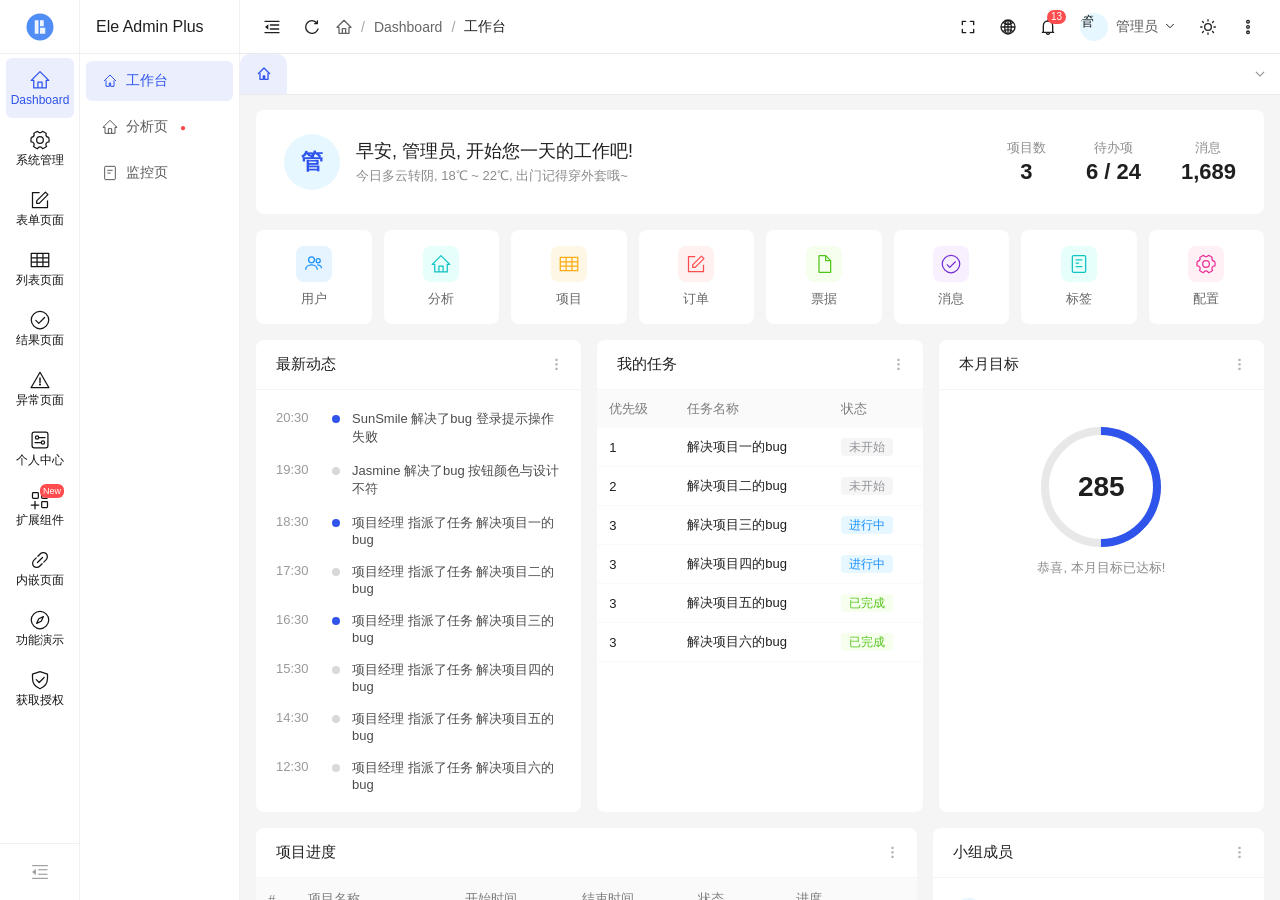
==== commit 0d24239c: "问题根因：原代码仅在 fullscreenchange 事件回调中更新图标，但通过脚本（非真实用户手势）触发时 Fullscreen API 可能被拒绝，且事件不触发，导致图标状态不同步。 修复方案：" ====
--- a/src/html/index.html
+++ b/src/html/index.html
@@ -186,17 +186,26 @@
 /* 用户下拉菜单 */
 .user-tool { position: relative; }
 .user-dropdown {
-  display: none; position: absolute; top: 100%; right: 0; padding-top: 6px;
+  position: absolute; top: 100%; right: 0; padding-top: 6px;
   min-width: 150px; z-index: 999;
+  visibility: hidden; opacity: 0;
+  transform: translateY(4px);
+  transition: opacity .15s ease, transform .15s ease, visibility 0s .15s;
+  pointer-events: none;
 }
 .user-dropdown-inner {
   background: #fff; border-radius: 8px;
   box-shadow: 0 6px 16px rgba(0,0,0,.08), 0 3px 6px -4px rgba(0,0,0,.12), 0 9px 28px 8px rgba(0,0,0,.05);
   padding: 4px 0;
 }
-.user-dropdown.show { display: block; }
-/* hover自动显示下拉菜单 */
-.user-tool:hover .user-dropdown { display: block; }
+/* hover/点击显示下拉菜单（带动画） */
+.user-tool:hover .user-dropdown,
+.user-dropdown.show {
+  visibility: visible; opacity: 1;
+  transform: translateY(0);
+  transition: opacity .15s ease, transform .15s ease, visibility 0s 0s;
+  pointer-events: auto;
+}
 .user-tool:hover .user-arrow { transform: rotate(180deg); }
 .user-dropdown .ud-item {
   display: flex; align-items: center; gap: 8px; padding: 8px 16px;
@@ -283,9 +292,38 @@
 .tab-more {
   width: 40px; height: 40px; display: flex; align-items: center; justify-content: center;
   flex-shrink: 0; cursor: pointer; color: rgba(0,0,0,.45); transition: background .2s;
+  position: relative;
 }
 .tab-more:hover { background: rgba(0,0,0,.04); }
-.tab-more svg { width: 14px; height: 14px; stroke: currentColor; fill: none; stroke-width: 4; }
+.tab-more > svg { width: 14px; height: 14px; stroke: currentColor; fill: none; stroke-width: 4; }
+/* Tab更多下拉菜单 */
+.tab-more-dropdown {
+  position: absolute; top: 100%; right: 0; padding-top: 4px;
+  min-width: 140px; z-index: 999;
+  visibility: hidden; opacity: 0; transform: translateY(4px);
+  transition: opacity .15s ease, transform .15s ease, visibility 0s .15s;
+  pointer-events: none;
+}
+.tab-more-dropdown.show {
+  visibility: visible; opacity: 1; transform: translateY(0);
+  transition: opacity .15s ease, transform .15s ease, visibility 0s 0s;
+  pointer-events: auto;
+}
+.tab-more-dropdown-inner {
+  background: #fff; border-radius: 8px;
+  box-shadow: 0 6px 16px rgba(0,0,0,.08), 0 3px 6px -4px rgba(0,0,0,.12), 0 9px 28px 8px rgba(0,0,0,.05);
+  padding: 4px 0;
+}
+.tab-more-dropdown .tmd-item {
+  display: flex; align-items: center; gap: 8px; padding: 8px 16px;
+  font-size: 14px; color: rgba(0,0,0,.65); cursor: pointer;
+  transition: background .15s, color .15s; white-space: nowrap;
+}
+.tab-more-dropdown .tmd-item:hover { background: rgba(0,0,0,.04); color: rgba(0,0,0,.88); }
+.tab-more-dropdown .tmd-item.disabled { color: rgba(0,0,0,.25); cursor: not-allowed; }
+.tab-more-dropdown .tmd-item.disabled:hover { background: transparent; color: rgba(0,0,0,.25); }
+.tab-more-dropdown .tmd-item svg { width: 15px; height: 15px; stroke: currentColor; fill: none; stroke-width: 4; stroke-linejoin: round; flex-shrink: 0; }
+.tab-more-dropdown .tmd-divider { height: 1px; background: #f0f0f0; margin: 4px 0; }
 
 /* ==================== 主内容 ==================== */
 .main-content { flex: 1; overflow-y: auto; padding: 16px; background: #f5f5f5; }
@@ -347,6 +385,108 @@
 .progress-table a { color: #2f54eb; }
 .progress-bar-bg { height: 6px; background: #f0f0f0; border-radius: 3px; width: 80px; }
 .progress-bar-fill { height: 100%; border-radius: 3px; background: #2f54eb; }
+
+/* ==================== 语言下拉菜单 ==================== */
+.lang-tool { position: relative; }
+.lang-dropdown {
+  position: absolute; top: 100%; right: 0; padding-top: 6px;
+  min-width: 150px; z-index: 999;
+  visibility: hidden; opacity: 0;
+  transform: translateY(4px);
+  transition: opacity .15s ease, transform .15s ease, visibility 0s .15s;
+  pointer-events: none;
+}
+.lang-dropdown.show {
+  visibility: visible; opacity: 1;
+  transform: translateY(0);
+  transition: opacity .15s ease, transform .15s ease, visibility 0s 0s;
+  pointer-events: auto;
+}
+.lang-dropdown-inner {
+  background: #fff; border-radius: 8px;
+  box-shadow: 0 6px 16px rgba(0,0,0,.08), 0 3px 6px -4px rgba(0,0,0,.12), 0 9px 28px 8px rgba(0,0,0,.05);
+  padding: 4px 0;
+}
+.lang-dropdown .ld-item {
+  display: flex; align-items: center; gap: 10px; padding: 8px 16px;
+  font-size: 14px; color: rgba(0,0,0,.65); cursor: pointer;
+  transition: background .15s, color .15s; white-space: nowrap;
+}
+.lang-dropdown .ld-item:hover { background: rgba(0,0,0,.04); color: #2f54eb; }
+.lang-dropdown .ld-item.active { color: #2f54eb; font-weight: 500; }
+.lang-dropdown .ld-item .ld-code {
+  display: inline-block; width: 24px; font-size: 12px; font-weight: 600;
+  color: rgba(0,0,0,.45); text-transform: uppercase;
+}
+.lang-dropdown .ld-item.active .ld-code { color: #2f54eb; }
+
+/* ==================== 通知弹出面板 ==================== */
+.noti-tool { position: relative; }
+.noti-panel {
+  position: absolute; top: 100%; right: -60px; padding-top: 6px;
+  width: 336px; z-index: 999;
+  visibility: hidden; opacity: 0;
+  transform: translateY(4px);
+  transition: opacity .15s ease, transform .15s ease, visibility 0s .15s;
+  pointer-events: none;
+}
+.noti-panel.show {
+  visibility: visible; opacity: 1;
+  transform: translateY(0);
+  transition: opacity .15s ease, transform .15s ease, visibility 0s 0s;
+  pointer-events: auto;
+}
+.noti-panel-inner {
+  background: #fff; border-radius: 8px;
+  box-shadow: 0 6px 16px rgba(0,0,0,.08), 0 3px 6px -4px rgba(0,0,0,.12), 0 9px 28px 8px rgba(0,0,0,.05);
+  overflow: hidden;
+}
+/* 通知面板Tab */
+.noti-tabs {
+  display: flex; border-bottom: 1px solid #f0f0f0;
+}
+.noti-tab {
+  flex: 1; text-align: center; padding: 12px 0; font-size: 14px;
+  color: rgba(0,0,0,.65); cursor: pointer; position: relative;
+  transition: color .2s;
+}
+.noti-tab:hover { color: rgba(0,0,0,.88); }
+.noti-tab.active { color: #2f54eb; font-weight: 500; }
+.noti-tab.active::after {
+  content: ''; position: absolute; bottom: 0; left: 50%; transform: translateX(-50%);
+  width: 40px; height: 2px; background: #2f54eb; border-radius: 1px;
+}
+/* 通知列表 */
+.noti-list { max-height: 320px; overflow-y: auto; }
+.noti-list::-webkit-scrollbar { width: 4px; }
+.noti-list::-webkit-scrollbar-thumb { background: #e0e0e0; border-radius: 2px; }
+.noti-item {
+  display: flex; gap: 12px; padding: 14px 16px;
+  cursor: pointer; transition: background .15s;
+}
+.noti-item:hover { background: rgba(0,0,0,.02); }
+.noti-item + .noti-item { border-top: 1px solid #f8f8f8; }
+.noti-item-avatar {
+  width: 36px; height: 36px; border-radius: 50%; flex-shrink: 0;
+  display: flex; align-items: center; justify-content: center;
+  font-size: 16px; color: #fff;
+}
+.noti-item-content { flex: 1; min-width: 0; }
+.noti-item-title {
+  font-size: 14px; color: rgba(0,0,0,.88); line-height: 1.5;
+  overflow: hidden; text-overflow: ellipsis; white-space: nowrap;
+}
+.noti-item-time { font-size: 12px; color: rgba(0,0,0,.35); margin-top: 4px; }
+/* 通知面板底部 */
+.noti-footer {
+  display: flex; border-top: 1px solid #f0f0f0;
+}
+.noti-footer-btn {
+  flex: 1; text-align: center; padding: 12px 0; font-size: 14px;
+  color: rgba(0,0,0,.65); cursor: pointer; transition: background .15s;
+}
+.noti-footer-btn:hover { background: rgba(0,0,0,.02); color: rgba(0,0,0,.88); }
+.noti-footer-btn + .noti-footer-btn { border-left: 1px solid #f0f0f0; }
 </style>
 </head>
 <body>
@@ -374,15 +514,38 @@
       </div>
       <div class="header-spacer"></div>
       <div class="header-right">
-        <div class="header-tool" title="全屏">
-          <svg viewBox="0 0 48 48" fill="none" stroke="currentColor" stroke-width="4" stroke-linecap="round" stroke-linejoin="round"><path d="M7 17V7H17"/><path d="M31 7H41V17"/><path d="M41 31V41H31"/><path d="M17 41H7V31"/></svg>
+        <div class="header-tool" id="fullscreenBtn" title="全屏" onclick="toggleFullscreen()">
+          <svg id="fullscreenIcon" viewBox="0 0 48 48" fill="none" stroke="currentColor" stroke-width="4" stroke-linecap="round" stroke-linejoin="round"><path d="M7 17V7H17"/><path d="M31 7H41V17"/><path d="M41 31V41H31"/><path d="M17 41H7V31"/></svg>
         </div>
-        <div class="header-tool" title="语言">
+        <div class="header-tool lang-tool" title="语言" onclick="toggleLangMenu(event)" id="langTool">
           <svg viewBox="0 0 48 48" fill="none" stroke="currentColor" stroke-width="3.5"><path d="M24 45C29 45 34 36 34 24 34 12 29 3 24 3 19 3 14 12 14 24 14 36 19 45 24 45M3 24H45M24 3V45M9 10C14 15 18 16 24 16 30 16 34 15 39 10M39 38C34 33 30 32 24 32 18 32 14 33 9 38M24 45C35 45 45 35 45 24 45 13 36 3 24 3 13 3 3 13 3 24 3 35 13 45 24 45Z"/></svg>
+          <!-- 语言下拉菜单 -->
+          <div class="lang-dropdown" id="langDropdown">
+            <div class="lang-dropdown-inner">
+              <div class="ld-item active" onclick="selectLang('zh-CN',event)"><span class="ld-code">CN</span>简体中文</div>
+              <div class="ld-item" onclick="selectLang('zh-HK',event)"><span class="ld-code">HK</span>繁體中文</div>
+              <div class="ld-item" onclick="selectLang('en-US',event)"><span class="ld-code">US</span>English</div>
+            </div>
+          </div>
         </div>
-        <div class="header-tool" title="通知" style="position:relative;">
+        <div class="header-tool noti-tool" title="通知" onclick="toggleNotiPanel(event)" id="notiTool">
           <svg viewBox="0 0 48 48" fill="none" stroke="currentColor" stroke-width="4" stroke-linecap="round"><path d="M10 40V20C10 12 16 6 24 6 32 6 38 12 38 20V40M7 40H41M19 40C19 44 21 46 24 46 27 46 29 44 29 40M24 6V2"/></svg>
           <span class="noti-badge">13</span>
+          <!-- 通知弹出面板 -->
+          <div class="noti-panel" id="notiPanel">
+            <div class="noti-panel-inner">
+              <div class="noti-tabs" id="notiTabs">
+                <div class="noti-tab active" data-tab="notice" onclick="switchNotiTab('notice',event)">通知 (5)</div>
+                <div class="noti-tab" data-tab="letter" onclick="switchNotiTab('letter',event)">私信 (4)</div>
+                <div class="noti-tab" data-tab="todo" onclick="switchNotiTab('todo',event)">待办 (4)</div>
+              </div>
+              <div class="noti-list" id="notiList"></div>
+              <div class="noti-footer">
+                <div class="noti-footer-btn" onclick="event.stopPropagation()">清空通知</div>
+                <div class="noti-footer-btn" onclick="event.stopPropagation()">查看更多</div>
+              </div>
+            </div>
+          </div>
         </div>
         <div class="user-tool" onclick="toggleUserMenu(event)" id="userTool">
           <div class="user-avatar"><img src="https://cdn.eleadmin.com/20200610/avatar.jpg" onerror="this.style.display='none';this.parentElement.style.background='#e6f7ff';this.parentElement.innerHTML='管';" style="width:100%;height:100%;object-fit:cover;"/></div>
@@ -553,7 +716,20 @@
   });
   html += '</div>';
   html += `<div class="tab-scroll-btn tab-scroll-right" onclick="scrollTabs(1)">${chevR}</div>`;
-  html += `<div class="tab-more" title="更多"><svg viewBox="0 0 48 48"><path d="M10 17 24 31 38 17"/></svg></div>`;
+  html += `<div class="tab-more" onclick="toggleTabMore(event)" id="tabMore" title="更多">
+    <svg viewBox="0 0 48 48"><path d="M10 17 24 31 38 17"/></svg>
+    <div class="tab-more-dropdown" id="tabMoreDropdown">
+      <div class="tab-more-dropdown-inner">
+        <div class="tmd-item" onclick="tabMoreAction('refresh',event)"><svg viewBox="0 0 48 48" stroke-linecap="round"><path d="M42 30C40 35 34 43 24 43 14 43 5 34 5 24 5 14 14 5 24 5 31 5 36 9 40 14M40 6V14L32 14"/></svg>刷新当前</div>
+        <div class="tmd-divider"></div>
+        <div class="tmd-item" onclick="tabMoreAction('closeCurrent',event)"><svg viewBox="0 0 48 48" stroke-linecap="round"><path d="M14 14L34 34M14 34L34 14"/></svg>关闭当前</div>
+        <div class="tmd-item" onclick="tabMoreAction('closeLeft',event)"><svg viewBox="0 0 48 48" stroke-linecap="round"><path d="M6 6V42M14 24H42M14 24L24 14M14 24L24 34"/></svg>关闭左侧</div>
+        <div class="tmd-item" onclick="tabMoreAction('closeRight',event)"><svg viewBox="0 0 48 48" stroke-linecap="round"><path d="M42 6V42M34 24H6M34 24L24 14M34 24L24 34"/></svg>关闭右侧</div>
+        <div class="tmd-item" onclick="tabMoreAction('closeOther',event)"><svg viewBox="0 0 48 48" stroke-linecap="round"><path d="M14 14L34 34M14 34L34 14"/><rect x="4" y="4" width="40" height="40" rx="3"/></svg>关闭其他</div>
+        <div class="tmd-item" onclick="tabMoreAction('closeAll',event)"><svg viewBox="0 0 48 48" stroke-linecap="round"><path d="M10 10L38 38M10 38L38 10"/></svg>关闭全部</div>
+      </div>
+    </div>
+  </div>`;
   el.innerHTML = html;
   /* 检测tab是否溢出，决定是否显示左右滚动按钮 */
   checkTabOverflow();
@@ -739,6 +915,83 @@
   if(activeTab===key) { const ni=Math.min(idx,tabs.length-1); switchTab(tabs[ni].key); }
   else renderTabs();
 }
+/* Tab更多下拉菜单：切换显示/隐藏 */
+function toggleTabMore(e) {
+  e.stopPropagation();
+  const dd = document.getElementById('tabMoreDropdown');
+  if (!dd) return;
+  const isOpen = dd.classList.contains('show');
+  dd.classList.toggle('show', !isOpen);
+  /* 根据当前tab状态设置菜单项的disabled */
+  if (!isOpen) updateTabMoreDisabled();
+}
+/* 更新Tab更多菜单项的禁用状态 */
+function updateTabMoreDisabled() {
+  const dd = document.getElementById('tabMoreDropdown');
+  if (!dd) return;
+  const items = dd.querySelectorAll('.tmd-item');
+  const idx = tabs.findIndex(t => t.key === activeTab);
+  const isHome = idx === 0;
+  const nonFixedTabs = tabs.filter(t => !t.fixed);
+  const leftClosable = tabs.slice(1, idx).filter(t => !t.fixed);
+  const rightClosable = tabs.slice(idx + 1).filter(t => !t.fixed);
+  /* 关闭当前：首页tab不可关闭 */
+  items[1]?.classList.toggle('disabled', isHome);
+  /* 关闭左侧：当前tab左侧（不含首页）没有可关闭项 */
+  items[2]?.classList.toggle('disabled', leftClosable.length === 0);
+  /* 关闭右侧：当前tab右侧没有可关闭项 */
+  items[3]?.classList.toggle('disabled', rightClosable.length === 0);
+  /* 关闭其他：只有首页+当前tab，没有其他可关闭项 */
+  items[4]?.classList.toggle('disabled', nonFixedTabs.length <= (isHome ? 0 : 1));
+  /* 关闭全部：没有非固定tab */
+  items[5]?.classList.toggle('disabled', nonFixedTabs.length === 0);
+}
+/* Tab更多菜单：执行操作 */
+function tabMoreAction(action, e) {
+  e.stopPropagation();
+  const item = e.currentTarget;
+  if (item.classList.contains('disabled')) return;
+  /* 关闭下拉菜单 */
+  const dd = document.getElementById('tabMoreDropdown');
+  if (dd) dd.classList.remove('show');
+  const idx = tabs.findIndex(t => t.key === activeTab);
+  switch (action) {
+    case 'refresh':
+      refreshCurrentTab();
+      break;
+    case 'closeCurrent':
+      if (idx > 0) closeTab(activeTab);
+      break;
+    case 'closeLeft':
+      /* 关闭当前tab左侧所有非固定tab */
+      for (let i = idx - 1; i >= 1; i--) {
+        if (!tabs[i].fixed) tabs.splice(i, 1);
+      }
+      renderTabs(); setTimeout(scrollActiveTabIntoView, 50);
+      break;
+    case 'closeRight':
+      /* 关闭当前tab右侧所有非固定tab */
+      tabs.splice(idx + 1);
+      renderTabs(); setTimeout(scrollActiveTabIntoView, 50);
+      break;
+    case 'closeOther':
+      /* 保留首页tab和当前tab */
+      tabs = tabs.filter(t => t.fixed || t.key === activeTab);
+      renderTabs(); setTimeout(scrollActiveTabIntoView, 50);
+      break;
+    case 'closeAll':
+      /* 关闭所有非固定tab，跳回首页 */
+      tabs = tabs.filter(t => t.fixed);
+      if (tabs.length) switchTab(tabs[0].key);
+      else renderTabs();
+      break;
+  }
+}
+/* 点击页面其他区域关闭Tab更多下拉菜单 */
+document.addEventListener('click', function closeTabMoreOnClick() {
+  const dd = document.getElementById('tabMoreDropdown');
+  if (dd) dd.classList.remove('show');
+});
 
 /* ==================== 工作台HTML ==================== */
 function getWorkplaceHTML() {
@@ -751,8 +1004,150 @@
   <div class="card"><div class="card-header">小组成员 <span class="more-btn">⋮</span></div><div class="card-body"><div class="member-item"><div class="member-avatar" style="background:#e6f7ff;color:#1890ff">S</div><div class="member-info"><div class="member-name">SunSmile</div><div class="member-role">UI设计师、交互专家</div></div><span class="member-status online">在线</span></div><div class="member-item"><div class="member-avatar" style="background:#f6ffed;color:#52c41a">你</div><div class="member-info"><div class="member-name">你的名字很好听</div><div class="member-role">前端工程师</div></div><span class="member-status online">在线</span></div><div class="member-item"><div class="member-avatar" style="background:#fff7e6;color:#faad14">全</div><div class="member-info"><div class="member-name">全村人的希望</div><div class="member-role">前端工程师</div></div><span class="member-status online">在线</span></div><div class="member-item"><div class="member-avatar" style="background:#f9f0ff;color:#722ed1">J</div><div class="member-info"><div class="member-name">Jasmine</div><div class="member-role">产品经理、项目经理</div></div><span class="member-status offline">离线</span></div><div class="member-item"><div class="member-avatar" style="background:#fff1f0;color:#ff4d4f">酷</div><div class="member-info"><div class="member-name">酷酷的大叔</div><div class="member-role">组长、后端工程师</div></div><span class="member-status offline">离线</span></div></div></div></div>`;
 }
 
+/* ==================== 全屏切换功能 ==================== */
+/* 全屏展开图标的SVG路径（四个角箭头向外） */
+const FULLSCREEN_EXPAND = '<path d="M7 17V7H17"/><path d="M31 7H41V17"/><path d="M41 31V41H31"/><path d="M17 41H7V31"/>';
+/* 全屏压缩图标的SVG路径（四个角箭头向内） */
+const FULLSCREEN_COMPRESS = '<path d="M17 7V17H7"/><path d="M31 7V17H41"/><path d="M31 41V31H41"/><path d="M17 41V31H7"/>';
+let isFullscreen = false;
+
+/* 更新全屏按钮图标和提示文字 */
+function setFullscreenIcon(fs) {
+  const icon = document.getElementById('fullscreenIcon');
+  const btn = document.getElementById('fullscreenBtn');
+  if (!icon || !btn) return;
+  isFullscreen = fs;
+  icon.innerHTML = fs ? FULLSCREEN_COMPRESS : FULLSCREEN_EXPAND;
+  btn.title = fs ? '退出全屏' : '全屏';
+}
+
+/* 切换全屏/退出全屏 */
+function toggleFullscreen() {
+  if (!isFullscreen) {
+    /* 进入全屏 */
+    const el = document.documentElement;
+    const req = el.requestFullscreen ? el.requestFullscreen()
+              : el.webkitRequestFullscreen ? el.webkitRequestFullscreen()
+              : null;
+    /* 立即切换图标，给用户即时反馈 */
+    setFullscreenIcon(true);
+    /* 若全屏请求被拒（如iframe中），回退图标状态 */
+    if (req && req.catch) {
+      req.catch(function() { setFullscreenIcon(false); });
+    }
+  } else {
+    /* 退出全屏 */
+    if (document.exitFullscreen) document.exitFullscreen();
+    else if (document.webkitExitFullscreen) document.webkitExitFullscreen();
+    setFullscreenIcon(false);
+  }
+}
+
+/* 监听全屏状态变化（如用户按Esc退出全屏），同步图标 */
+function onFullscreenChange() {
+  const realFS = !!(document.fullscreenElement || document.webkitFullscreenElement);
+  setFullscreenIcon(realFS);
+}
+document.addEventListener('fullscreenchange', onFullscreenChange);
+document.addEventListener('webkitfullscreenchange', onFullscreenChange);
+
+/* ==================== 语言下拉菜单功能 ==================== */
+/* 切换语言下拉菜单的显示/隐藏 */
+function toggleLangMenu(e) {
+  e.stopPropagation();
+  const dd = document.getElementById('langDropdown');
+  const notiPanel = document.getElementById('notiPanel');
+  /* 关闭通知面板 */
+  if (notiPanel) notiPanel.classList.remove('show');
+  dd.classList.toggle('show');
+}
+
+/* 选择语言（仅视觉切换active状态，不做实际切换） */
+function selectLang(lang, e) {
+  e.stopPropagation();
+  document.querySelectorAll('.ld-item').forEach(item => item.classList.remove('active'));
+  e.currentTarget.classList.add('active');
+  document.getElementById('langDropdown').classList.remove('show');
+}
+
+/* 点击页面其他区域关闭语言下拉 */
+document.addEventListener('click', function() {
+  const dd = document.getElementById('langDropdown');
+  if (dd) dd.classList.remove('show');
+});
+
+/* ==================== 通知面板功能 ==================== */
+/* 通知数据 */
+const notiData = {
+  notice: [
+    { avatar: '#4e88f7', title: '你收到了一封14份新周报', time: '2020-07-27 18:30:18' },
+    { avatar: '#f56c6c', title: '许经理同意了你的请假申请', time: '2020-07-27 09:08:36' },
+    { avatar: '#19be6b', title: '陈总邀请你参加视频会议', time: '2020-07-26 18:30:01' },
+    { avatar: '#ff9900', title: '你推荐的刘诗雨已通过第三轮面试', time: '2020-07-25 16:38:46' },
+    { avatar: '#4e88f7', title: '你的6月加班奖金已发放', time: '2020-07-25 11:03:31' }
+  ],
+  letter: [
+    { avatar: '#4e88f7', title: 'SunSmile: 项目文档已发送，请查收', time: '2020-07-27 15:20:00' },
+    { avatar: '#f56c6c', title: '项目经理: 下午3点会议室开会', time: '2020-07-27 10:15:33' },
+    { avatar: '#19be6b', title: 'Jasmine: 设计稿已更新到最新版本', time: '2020-07-26 09:45:12' },
+    { avatar: '#ff9900', title: '全村人的希望: 接口文档有更新', time: '2020-07-25 14:22:08' }
+  ],
+  todo: [
+    { avatar: '#2f54eb', title: '完成项目一的前端页面开发', time: '截止: 2020-08-01' },
+    { avatar: '#ff9900', title: '修复用户反馈的登录Bug', time: '截止: 2020-07-30' },
+    { avatar: '#f56c6c', title: '编写项目二的技术方案文档', time: '截止: 2020-07-29' },
+    { avatar: '#19be6b', title: '完成月度代码审查报告', time: '截止: 2020-07-28' }
+  ]
+};
+let currentNotiTab = 'notice';
+
+/* 切换通知面板的显示/隐藏 */
+function toggleNotiPanel(e) {
+  e.stopPropagation();
+  const panel = document.getElementById('notiPanel');
+  const langDd = document.getElementById('langDropdown');
+  /* 关闭语言下拉 */
+  if (langDd) langDd.classList.remove('show');
+  const isOpen = panel.classList.contains('show');
+  panel.classList.toggle('show', !isOpen);
+  if (!isOpen) renderNotiList();
+}
+
+/* 切换通知Tab */
+function switchNotiTab(tab, e) {
+  e.stopPropagation();
+  currentNotiTab = tab;
+  document.querySelectorAll('.noti-tab').forEach(t => t.classList.toggle('active', t.dataset.tab === tab));
+  renderNotiList();
+}
+
+/* 渲染通知列表 */
+function renderNotiList() {
+  const list = document.getElementById('notiList');
+  if (!list) return;
+  const items = notiData[currentNotiTab] || [];
+  /* 通知项的首字母图标 */
+  const iconMap = { notice: ['周','假','会','面','奖'], letter: ['S','经','J','全'], todo: ['前','修','文','审'] };
+  const icons = iconMap[currentNotiTab] || [];
+  list.innerHTML = items.map((item, i) =>
+    `<div class="noti-item" onclick="event.stopPropagation()">` +
+    `<div class="noti-item-avatar" style="background:${item.avatar}">${icons[i] || '通'}</div>` +
+    `<div class="noti-item-content">` +
+    `<div class="noti-item-title">${item.title}</div>` +
+    `<div class="noti-item-time">${item.time}</div>` +
+    `</div></div>`
+  ).join('');
+}
+
+/* 点击页面其他区域关闭通知面板 */
+document.addEventListener('click', function() {
+  const panel = document.getElementById('notiPanel');
+  if (panel) panel.classList.remove('show');
+});
+
 /* ==================== 初始化 ==================== */
 renderPrimary(); renderSecondary(); renderTabs(); renderBreadcrumb(); renderContent();
+renderNotiList();
 window.addEventListener('resize', checkTabOverflow);
 </script>
 </body>
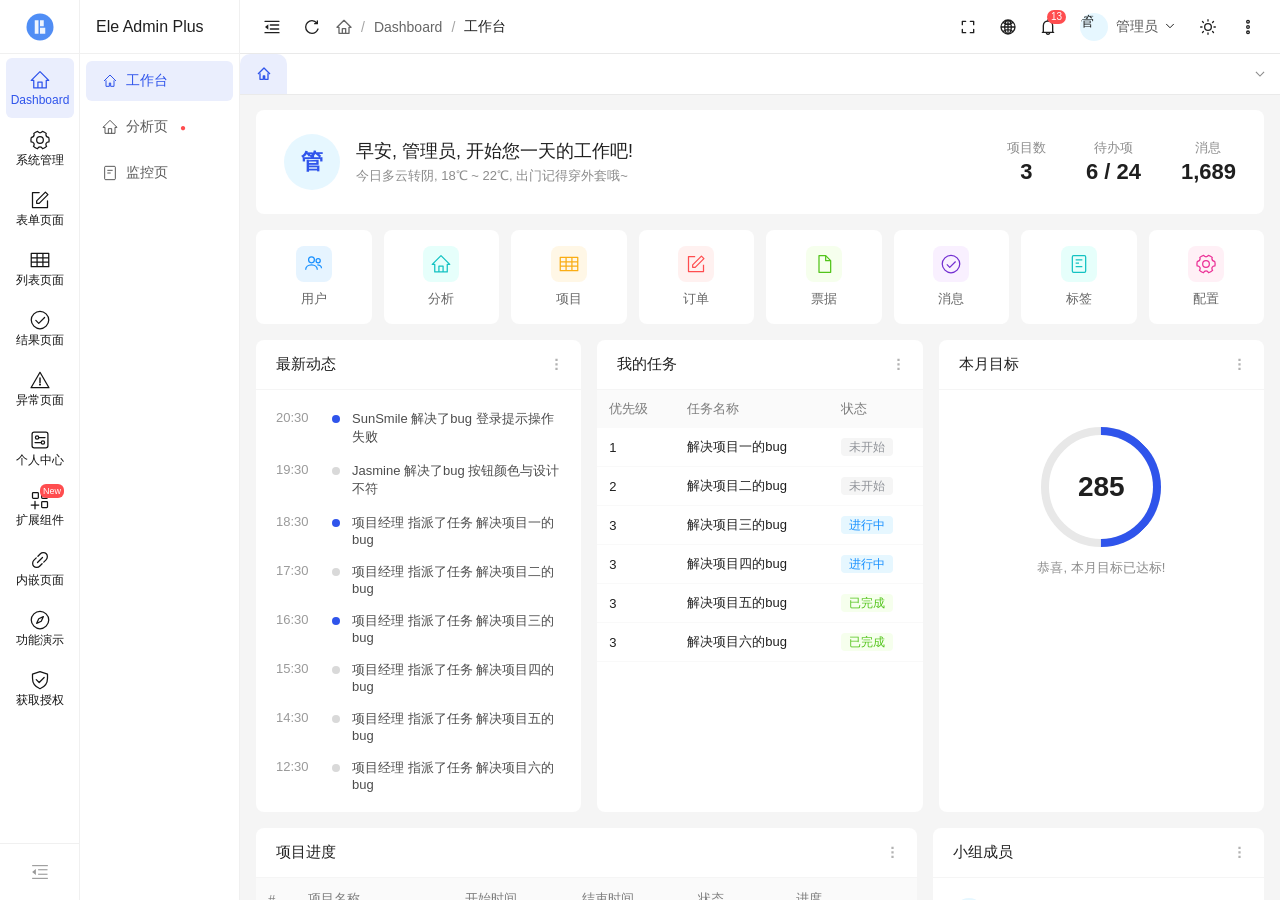
==== commit f3e5efa1: "TODO 1 - 分析页 (/dashboard/analysis) 4个统计卡片：总销售额、访问量(含迷你折线图)、支付笔数(含迷你柱状图)、活动运营效果(含进度条) 销售额卡片：Tab切换(销售额" ====
--- a/src/html/index.html
+++ b/src/html/index.html
@@ -487,6 +487,175 @@
 }
 .noti-footer-btn:hover { background: rgba(0,0,0,.02); color: rgba(0,0,0,.88); }
 .noti-footer-btn + .noti-footer-btn { border-left: 1px solid #f0f0f0; }
+
+/* ==================== 顶部搜索框 ==================== */
+.header-search {
+  display: flex; align-items: center; gap: 6px; padding: 0 12px; height: 32px;
+  background: #f5f5f5; border-radius: 6px; cursor: pointer; margin-right: 6px;
+  transition: background .2s; min-width: 160px; color: rgba(0,0,0,.35); font-size: 13px;
+}
+.header-search:hover { background: #ebebeb; }
+.header-search svg { width: 14px; height: 14px; flex-shrink: 0; }
+.header-search .hs-text { flex: 1; }
+.header-search .hs-kbd {
+  font-size: 11px; color: rgba(0,0,0,.25); border: 1px solid #d9d9d9;
+  border-radius: 3px; padding: 1px 5px; line-height: 1.4;
+}
+/* 搜索弹窗遮罩 */
+.search-modal-mask {
+  position: fixed; inset: 0; z-index: 9999; background: rgba(0,0,0,.35);
+  display: none; align-items: flex-start; justify-content: center; padding-top: 100px;
+}
+.search-modal-mask.show { display: flex; }
+.search-modal {
+  width: 560px; background: #fff; border-radius: 12px;
+  box-shadow: 0 16px 48px rgba(0,0,0,.12); overflow: hidden;
+}
+.search-modal-input {
+  display: flex; align-items: center; gap: 10px; padding: 16px 20px;
+  border-bottom: 1px solid #f0f0f0;
+}
+.search-modal-input svg { width: 18px; height: 18px; color: rgba(0,0,0,.35); flex-shrink: 0; }
+.search-modal-input input {
+  flex: 1; border: none; outline: none; font-size: 15px; background: transparent;
+}
+.search-modal-input .sm-close {
+  font-size: 11px; color: rgba(0,0,0,.35); border: 1px solid #d9d9d9;
+  border-radius: 3px; padding: 2px 6px; cursor: pointer;
+}
+.search-modal-body { padding: 12px 0; max-height: 360px; overflow-y: auto; }
+.search-modal-body .sm-group-title {
+  padding: 8px 20px 4px; font-size: 12px; color: rgba(0,0,0,.35); font-weight: 500;
+}
+.search-modal-body .sm-item {
+  display: flex; align-items: center; gap: 10px; padding: 10px 20px;
+  cursor: pointer; transition: background .15s; font-size: 14px; color: rgba(0,0,0,.65);
+}
+.search-modal-body .sm-item:hover { background: rgba(0,0,0,.04); color: #2f54eb; }
+.search-modal-body .sm-item svg { width: 16px; height: 16px; opacity: .6; }
+
+/* ==================== 分析页样式 ==================== */
+.analysis-page { padding: 0 4px; }
+.analysis-stats { display: grid; grid-template-columns: repeat(4,1fr); gap: 16px; margin-bottom: 16px; }
+.stat-card { background: #fff; border-radius: 8px; padding: 20px 24px; }
+.stat-card-header { display: flex; align-items: center; justify-content: space-between; margin-bottom: 8px; }
+.stat-card-title { font-size: 14px; color: rgba(0,0,0,.45); }
+.stat-card-tag { font-size: 12px; padding: 1px 8px; border-radius: 4px; }
+.stat-card-tag.blue { background: #e6f4ff; color: #1890ff; }
+.stat-card-tag.red { background: #fff1f0; color: #ff4d4f; }
+.stat-card-tag.green { background: #f6ffed; color: #52c41a; }
+.stat-card-value { font-size: 28px; font-weight: 600; color: rgba(0,0,0,.88); margin: 4px 0 12px; }
+.stat-card-chart { height: 46px; margin-bottom: 12px; }
+.stat-card-footer { display: flex; gap: 16px; font-size: 13px; color: rgba(0,0,0,.55); padding-top: 12px; border-top: 1px solid #f5f5f5; }
+.stat-up { color: #52c41a; }
+.stat-down { color: #ff4d4f; }
+/* 迷你折线图 */
+.mini-line { width: 100%; height: 100%; }
+.mini-line polyline { fill: none; stroke: #1890ff; stroke-width: 1.5; }
+.mini-line .area { fill: rgba(24,144,255,.08); stroke: none; }
+/* 迷你柱状图 */
+.mini-bars { display: flex; align-items: flex-end; gap: 3px; height: 100%; }
+.mini-bars .bar { flex: 1; background: #2f54eb; border-radius: 2px 2px 0 0; transition: opacity .15s; min-width: 4px; }
+.mini-bars .bar:hover { opacity: .75; }
+/* 进度条 */
+.stat-progress { height: 8px; background: #f5f5f5; border-radius: 4px; overflow: hidden; }
+.stat-progress-fill { height: 100%; background: #2f54eb; border-radius: 4px; }
+/* 销售额卡片 */
+.sales-card { background: #fff; border-radius: 8px; padding: 0; margin-bottom: 16px; }
+.sales-card-header { display: flex; align-items: center; justify-content: space-between; padding: 16px 24px; border-bottom: 1px solid #f5f5f5; }
+.sales-tabs { display: flex; gap: 0; }
+.sales-tab { padding: 6px 0; font-size: 15px; color: rgba(0,0,0,.55); cursor: pointer; position: relative; margin-right: 24px; }
+.sales-tab.active { color: #2f54eb; font-weight: 500; }
+.sales-tab.active::after { content: ''; position: absolute; bottom: -2px; left: 0; right: 0; height: 2px; background: #2f54eb; border-radius: 1px; }
+.sales-period { display: flex; gap: 0; }
+.sales-period-btn {
+  padding: 4px 14px; font-size: 13px; color: rgba(0,0,0,.55); cursor: pointer;
+  border: 1px solid #d9d9d9; background: #fff; transition: all .15s;
+}
+.sales-period-btn:first-child { border-radius: 4px 0 0 4px; }
+.sales-period-btn:last-child { border-radius: 0 4px 4px 0; }
+.sales-period-btn + .sales-period-btn { margin-left: -1px; }
+.sales-period-btn.active { background: #2f54eb; color: #fff; border-color: #2f54eb; z-index: 1; position: relative; }
+.sales-card-body { display: flex; padding: 20px 24px; gap: 32px; }
+.sales-chart-area { flex: 1; min-width: 0; }
+.sales-chart-title { font-size: 14px; color: rgba(0,0,0,.65); font-weight: 500; margin-bottom: 16px; }
+.sales-chart { height: 260px; position: relative; }
+/* CSS柱状图 */
+.bar-chart { display: flex; align-items: flex-end; justify-content: space-between; height: 220px; padding-top: 10px; border-bottom: 1px solid #e8e8e8; }
+.bar-chart-col { display: flex; flex-direction: column; align-items: center; flex: 1; gap: 8px; }
+.bar-chart-col .bar { width: 70%; max-width: 40px; background: #2f54eb; border-radius: 2px 2px 0 0; transition: opacity .15s; }
+.bar-chart-col .bar:hover { opacity: .75; }
+.bar-chart-col .bar-label { font-size: 12px; color: rgba(0,0,0,.45); }
+/* Y轴标签 */
+.bar-chart-y { position: absolute; left: 0; top: 10px; bottom: 30px; width: 40px; display: flex; flex-direction: column-reverse; justify-content: space-between; }
+.bar-chart-y span { font-size: 11px; color: rgba(0,0,0,.35); text-align: right; }
+/* 门店排名 */
+.sales-rank { width: 280px; flex-shrink: 0; }
+.sales-rank-title { font-size: 14px; color: rgba(0,0,0,.65); font-weight: 500; margin-bottom: 16px; }
+.rank-item { display: flex; align-items: center; gap: 12px; padding: 8px 0; font-size: 13px; }
+.rank-num { width: 22px; height: 22px; border-radius: 50%; display: flex; align-items: center; justify-content: center; font-size: 12px; font-weight: 600; }
+.rank-num.top { background: #2f54eb; color: #fff; }
+.rank-num.normal { background: #f0f0f0; color: rgba(0,0,0,.45); }
+.rank-name { flex: 1; color: rgba(0,0,0,.65); }
+.rank-value { color: rgba(0,0,0,.88); font-weight: 500; }
+/* 底部两栏 */
+.analysis-bottom { display: grid; grid-template-columns: 1fr 1fr; gap: 16px; }
+.analysis-bottom .card { background: #fff; border-radius: 8px; padding: 20px 24px; }
+.analysis-bottom .card-header { font-size: 15px; font-weight: 500; color: rgba(0,0,0,.88); margin-bottom: 16px; }
+
+/* ==================== 监控页样式 ==================== */
+.monitor-page { padding: 0 4px; }
+.monitor-stats { display: grid; grid-template-columns: repeat(4,1fr); gap: 16px; margin-bottom: 16px; }
+.m-stat-card { background: #fff; border-radius: 8px; padding: 24px; text-align: center; position: relative; }
+.m-stat-icon { width: 44px; height: 44px; border-radius: 50%; display: flex; align-items: center; justify-content: center; margin: 0 auto 12px; }
+.m-stat-icon svg { width: 22px; height: 22px; }
+.m-stat-value { font-size: 30px; font-weight: 600; color: rgba(0,0,0,.88); }
+.m-stat-label { font-size: 13px; color: rgba(0,0,0,.45); margin-top: 4px; }
+.m-stat-footer { margin-top: 12px; font-size: 13px; }
+.m-stat-avatars { display: flex; justify-content: center; gap: -4px; margin-top: 8px; }
+.m-stat-avatars img { width: 28px; height: 28px; border-radius: 50%; border: 2px solid #fff; margin-left: -6px; }
+.m-stat-avatars img:first-child { margin-left: 0; }
+.m-stat-avatars .m-more { width: 28px; height: 28px; border-radius: 50%; background: #f0f0f0; display: flex; align-items: center; justify-content: center; font-size: 11px; color: rgba(0,0,0,.45); margin-left: -6px; }
+/* 监控中间行 */
+.monitor-mid { display: grid; grid-template-columns: 2fr 1fr; gap: 16px; margin-bottom: 16px; }
+.monitor-mid .card { background: #fff; border-radius: 8px; padding: 20px 24px; }
+.monitor-mid .card-header { font-size: 15px; font-weight: 500; color: rgba(0,0,0,.88); margin-bottom: 16px; }
+/* 省份列表 */
+.province-list { display: flex; flex-direction: column; gap: 8px; }
+.province-item { display: flex; align-items: center; gap: 10px; font-size: 13px; }
+.province-name { width: 32px; color: rgba(0,0,0,.65); text-align: right; }
+.province-bar-bg { flex: 1; height: 8px; background: #f5f5f5; border-radius: 4px; overflow: hidden; }
+.province-bar { height: 100%; background: #2f54eb; border-radius: 4px; }
+.province-val { width: 50px; text-align: right; color: rgba(0,0,0,.88); font-weight: 500; }
+/* 在线人数 */
+.online-count-card { text-align: center; }
+.online-time { font-size: 13px; color: rgba(0,0,0,.35); }
+.online-number { font-size: 56px; font-weight: 700; color: rgba(0,0,0,.88); margin: 8px 0; }
+.online-label { font-size: 13px; color: rgba(0,0,0,.45); }
+.online-update { font-size: 13px; color: rgba(0,0,0,.45); margin-top: 12px; display: flex; align-items: center; justify-content: center; gap: 6px; }
+.online-update .dot { width: 8px; height: 8px; border-radius: 50%; background: #2f54eb; }
+/* 监控底部 */
+.monitor-bottom { display: grid; grid-template-columns: 1fr 1fr 1fr; gap: 16px; }
+.monitor-bottom .card { background: #fff; border-radius: 8px; padding: 20px 24px; }
+.monitor-bottom .card-header { font-size: 15px; font-weight: 500; color: rgba(0,0,0,.88); margin-bottom: 16px; }
+/* 评分 */
+.rating-score { font-size: 42px; font-weight: 700; color: rgba(0,0,0,.88); margin-bottom: 4px; }
+.rating-label { font-size: 14px; color: #52c41a; font-weight: 500; margin-bottom: 16px; }
+.rating-bars { display: flex; flex-direction: column; gap: 6px; }
+.rating-bar-row { display: flex; align-items: center; gap: 8px; font-size: 12px; color: rgba(0,0,0,.55); }
+.rating-bar-row .rb-label { width: 16px; text-align: center; }
+.rating-bar-row .rb-bg { flex: 1; height: 6px; background: #f5f5f5; border-radius: 3px; overflow: hidden; }
+.rating-bar-row .rb-fill { height: 100%; border-radius: 3px; }
+.rating-bar-row .rb-val { width: 40px; text-align: right; }
+/* 满意度 */
+.satisfy-number { font-size: 48px; font-weight: 700; color: rgba(0,0,0,.88); text-align: center; margin-bottom: 4px; }
+.satisfy-row { display: flex; justify-content: center; gap: 20px; font-size: 13px; margin-top: 8px; }
+/* 活跃度 */
+.active-bars { display: flex; flex-direction: column; gap: 16px; margin-top: 8px; }
+.active-bar-item { }
+.active-bar-label { display: flex; justify-content: space-between; font-size: 13px; color: rgba(0,0,0,.65); margin-bottom: 6px; }
+.active-bar-bg { height: 10px; background: #f5f5f5; border-radius: 5px; overflow: hidden; }
+.active-bar-fill { height: 100%; border-radius: 5px; }
 </style>
 </head>
 <body>
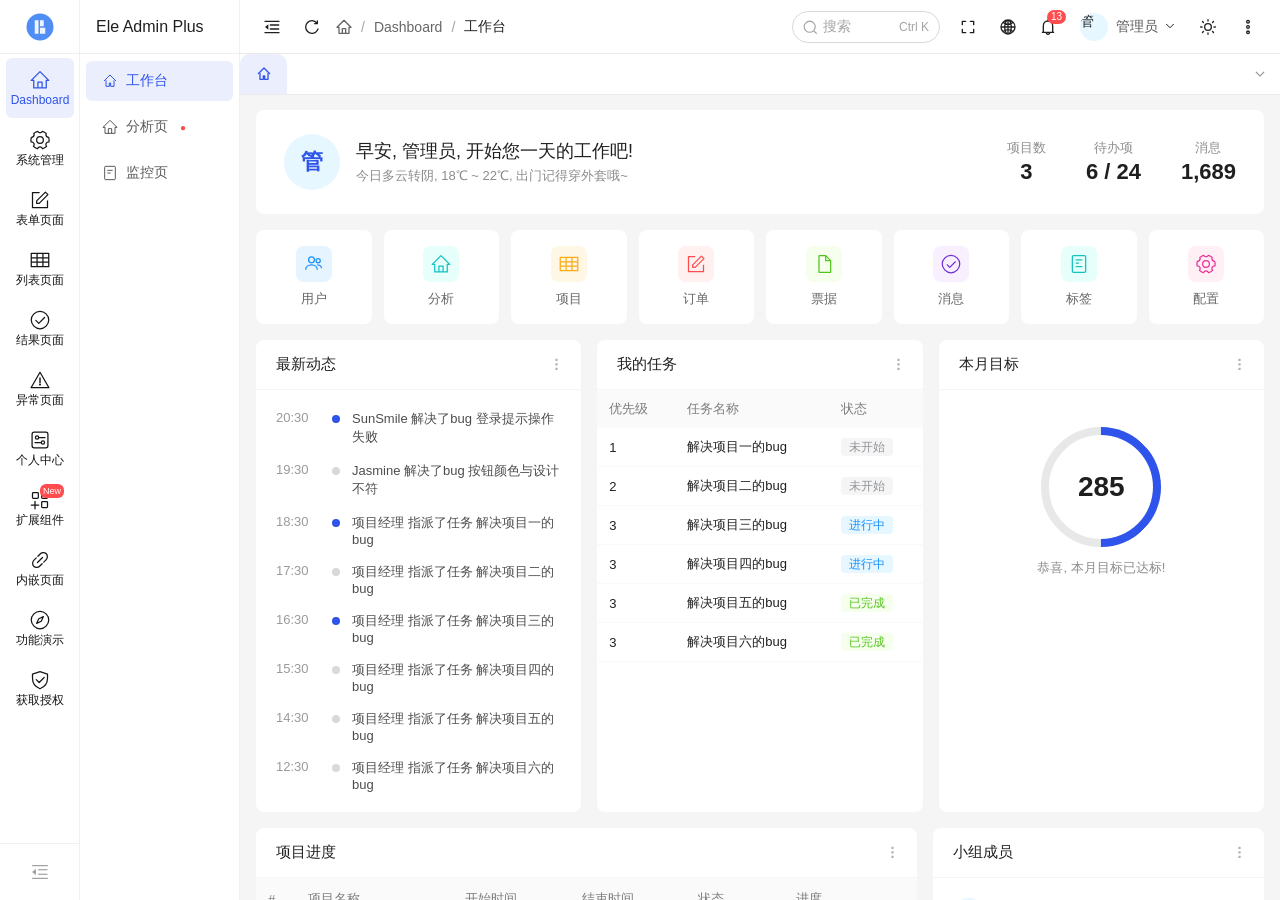
==== commit 7a52ca83: "TODO 1 - 分析页 (/dashboard/analysis) 4个统计卡片：总销售额、访问量(含迷你折线图)、支付笔数(含迷你柱状图)、活动运营效果(含进度条) 销售额卡片：Tab切换(销售额" ====
--- a/src/html/index.html
+++ b/src/html/index.html
@@ -490,16 +490,16 @@
 
 /* ==================== 顶部搜索框 ==================== */
 .header-search {
-  display: flex; align-items: center; gap: 6px; padding: 0 12px; height: 32px;
-  background: #f5f5f5; border-radius: 6px; cursor: pointer; margin-right: 6px;
-  transition: background .2s; min-width: 160px; color: rgba(0,0,0,.35); font-size: 13px;
-}
-.header-search:hover { background: #ebebeb; }
-.header-search svg { width: 14px; height: 14px; flex-shrink: 0; }
+  display: flex; align-items: center; gap: 4px; padding: 0 10px; height: 32px;
+  background: #fff; border: 1px solid #d9d9d9; border-radius: 32px;
+  cursor: pointer; margin-right: 8px; min-width: 148px;
+  color: rgba(0,0,0,.36); font-size: 14px; transition: border-color .2s;
+}
+.header-search:hover { border-color: #2f54eb; }
+.header-search svg { width: 14px; height: 14px; flex-shrink: 0; margin-right: 2px; }
 .header-search .hs-text { flex: 1; }
 .header-search .hs-kbd {
-  font-size: 11px; color: rgba(0,0,0,.25); border: 1px solid #d9d9d9;
-  border-radius: 3px; padding: 1px 5px; line-height: 1.4;
+  font-size: 12px; color: rgba(0,0,0,.36);
 }
 /* 搜索弹窗遮罩 */
 .search-modal-mask {
@@ -652,7 +652,7 @@
 .satisfy-row { display: flex; justify-content: center; gap: 20px; font-size: 13px; margin-top: 8px; }
 /* 活跃度 */
 .active-bars { display: flex; flex-direction: column; gap: 16px; margin-top: 8px; }
-.active-bar-item { }
+.active-bar-item { margin-bottom: 0; }
 .active-bar-label { display: flex; justify-content: space-between; font-size: 13px; color: rgba(0,0,0,.65); margin-bottom: 6px; }
 .active-bar-bg { height: 10px; background: #f5f5f5; border-radius: 5px; overflow: hidden; }
 .active-bar-fill { height: 100%; border-radius: 5px; }
@@ -682,6 +682,12 @@
         <span class="bc-home" onclick="goHome()" title="首页"><svg viewBox="0 0 48 48"><path d="M19 43V29H29V43M9 43V25H3L24 4 45 25H39V43Z"/></svg></span><span class="bc-sep">/</span><span>Dashboard</span><span class="bc-sep">/</span><span class="bc-current">工作台</span>
       </div>
       <div class="header-spacer"></div>
+      <!-- 顶部搜索框 -->
+      <div class="header-search" onclick="openSearch()" id="headerSearch">
+        <svg viewBox="0 0 48 48" fill="none" stroke="currentColor" stroke-width="4" stroke-linecap="round"><path d="M36.3 36.3 45.5 45.5M23 42C33 42 42 33 42 23 42 13 33 4 23 4 13 4 4 13 4 23 4 33 13 42 23 42Z"/></svg>
+        <span class="hs-text">搜索</span>
+        <span class="hs-kbd">Ctrl K</span>
+      </div>
       <div class="header-right">
         <div class="header-tool" id="fullscreenBtn" title="全屏" onclick="toggleFullscreen()">
           <svg id="fullscreenIcon" viewBox="0 0 48 48" fill="none" stroke="currentColor" stroke-width="4" stroke-linecap="round" stroke-linejoin="round"><path d="M7 17V7H17"/><path d="M31 7H41V17"/><path d="M41 31V41H31"/><path d="M17 41H7V31"/></svg>
@@ -938,6 +944,8 @@
   const mc = document.getElementById('mainContent');
   if (child&&child.href) { mc.className='main-content no-pad'; mc.innerHTML=`<iframe src="${child.href}" style="width:100%;height:100%;border:none;"></iframe>`; }
   else if (curPrimary==='dashboard'&&curSecondary==='workplace') { mc.className='main-content'; mc.innerHTML=getWorkplaceHTML(); }
+  else if (curPrimary==='dashboard'&&curSecondary==='analysis') { mc.className='main-content'; mc.innerHTML=getAnalysisHTML(); }
+  else if (curPrimary==='dashboard'&&curSecondary==='monitor') { mc.className='main-content'; mc.innerHTML=getMonitorHTML(); }
   else { mc.className='main-content'; mc.innerHTML=`<div style="display:flex;align-items:center;justify-content:center;height:100%;color:rgba(0,0,0,.3);font-size:15px;background:#fff;border-radius:8px;">${child?child.label:curSecondary} - 页面内容区域</div>`; }
   document.title = `${child?child.label:'工作台'} - Ele Admin Plus`;
 }
@@ -1173,6 +1181,256 @@
   <div class="card"><div class="card-header">小组成员 <span class="more-btn">⋮</span></div><div class="card-body"><div class="member-item"><div class="member-avatar" style="background:#e6f7ff;color:#1890ff">S</div><div class="member-info"><div class="member-name">SunSmile</div><div class="member-role">UI设计师、交互专家</div></div><span class="member-status online">在线</span></div><div class="member-item"><div class="member-avatar" style="background:#f6ffed;color:#52c41a">你</div><div class="member-info"><div class="member-name">你的名字很好听</div><div class="member-role">前端工程师</div></div><span class="member-status online">在线</span></div><div class="member-item"><div class="member-avatar" style="background:#fff7e6;color:#faad14">全</div><div class="member-info"><div class="member-name">全村人的希望</div><div class="member-role">前端工程师</div></div><span class="member-status online">在线</span></div><div class="member-item"><div class="member-avatar" style="background:#f9f0ff;color:#722ed1">J</div><div class="member-info"><div class="member-name">Jasmine</div><div class="member-role">产品经理、项目经理</div></div><span class="member-status offline">离线</span></div><div class="member-item"><div class="member-avatar" style="background:#fff1f0;color:#ff4d4f">酷</div><div class="member-info"><div class="member-name">酷酷的大叔</div><div class="member-role">组长、后端工程师</div></div><span class="member-status offline">离线</span></div></div></div></div>`;
 }
 
+/* ==================== 分析页HTML ==================== */
+function getAnalysisHTML() {
+  /* 月度销售数据（模拟12个月的柱状图高度百分比） */
+  const barData = [38,28,55,48,32,25,60,72,65,45,75,50];
+  const barMax = Math.max(...barData);
+  const months = ['1月','2月','3月','4月','5月','6月','7月','8月','9月','10月','11月','12月'];
+
+  /* 构建柱状图 */
+  let barsHTML = '';
+  barData.forEach((v,i) => {
+    const h = Math.round(v/barMax*200);
+    barsHTML += `<div class="bar-chart-col"><div class="bar" style="height:${h}px" title="${months[i]}: ${v*20}"></div><div class="bar-label">${months[i]}</div></div>`;
+  });
+
+  /* 门店排名数据 */
+  const stores = [
+    {name:'工专路 1 号店', val:'333,001'},{name:'工专路 2 号店', val:'333,002'},
+    {name:'工专路 3 号店', val:'333,003'},{name:'工专路 4 号店', val:'333,004'},
+    {name:'工专路 5 号店', val:'333,005'},{name:'工专路 6 号店', val:'333,006'},
+    {name:'工专路 7 号店', val:'333,007'}
+  ];
+  let rankHTML = stores.map((s,i) =>
+    `<div class="rank-item"><span class="rank-num ${i<3?'top':'normal'}">${i+1}</span><span class="rank-name">${s.name}</span><span class="rank-value">${s.val}</span></div>`
+  ).join('');
+
+  /* 迷你折线图SVG（访问量趋势） */
+  const linePoints = '0,30 20,25 40,20 60,35 80,15 100,28 120,10 140,22 160,18 180,25 200,12 220,20';
+  const areaPoints = linePoints + ' 220,46 0,46';
+
+  /* 迷你柱状图（支付笔数趋势） */
+  const miniBarHeights = [60,80,45,90,55,70,85,40,95,65,75,50,88,42,78,60,92,48,85,55];
+  let miniBarHTML = miniBarHeights.map(h => `<div class="bar" style="height:${h}%"></div>`).join('');
+
+  /* 热门搜索词云 */
+  const hotWords = [
+    {t:'特价',s:28,c:'#ff4d4f'},{t:'牛肉面',s:16,c:'#1890ff'},{t:'花呗',s:14,c:'#faad14'},
+    {t:'充值',s:20,c:'#52c41a'},{t:'冲泡杯',s:12,c:'#722ed1'},{t:'红烧肉',s:18,c:'#eb2f96'},
+    {t:'信用卡',s:22,c:'#2f54eb'},{t:'砂锅',s:13,c:'#13c2c2'},{t:'拖鞋',s:15,c:'#f5222d'},
+    {t:'矿泉水',s:17,c:'#fa8c16'},{t:'代金券',s:24,c:'#a0d911'},{t:'品质生活',s:11,c:'#1890ff'},
+    {t:'咖啡',s:19,c:'#ff7a45'},{t:'面包',s:14,c:'#597ef7'},{t:'鲜花',s:16,c:'#f759ab'},
+    {t:'打折',s:21,c:'#36cfc9'},{t:'酸奶',s:13,c:'#ffc53d'},{t:'水果',s:15,c:'#ff4d4f'},
+    {t:'翻新手机',s:11,c:'#9254de'},{t:'外卖',s:18,c:'#40a9ff'}
+  ];
+  let cloudHTML = '<div style="display:flex;flex-wrap:wrap;gap:8px 12px;justify-content:center;padding:8px 0;">';
+  hotWords.forEach(w => { cloudHTML += `<span style="font-size:${w.s}px;color:${w.c};cursor:default;line-height:1.6">${w.t}</span>`; });
+  cloudHTML += '</div>';
+
+  return `<div class="analysis-page">
+  <!-- 顶部4个统计卡片 -->
+  <div class="analysis-stats">
+    <div class="stat-card">
+      <div class="stat-card-header"><span class="stat-card-title">总销售额</span><svg viewBox="0 0 48 48" fill="none" stroke="currentColor" stroke-width="4" style="width:16px;height:16px;color:rgba(0,0,0,.25)"><circle cx="24" cy="24" r="20"/><path d="M24 14V24"/><circle cx="24" cy="32" r="2" fill="currentColor" stroke="none"/></svg></div>
+      <div class="stat-card-value">¥ 126,560</div>
+      <div class="stat-card-footer"><span>日同比12% <span class="stat-up">▲</span></span><span>周同比11% <span class="stat-down">▼</span></span></div>
+      <div style="font-size:13px;color:rgba(0,0,0,.55);margin-top:10px;padding-top:10px;border-top:1px solid #f5f5f5;">日销售额 ¥12,423</div>
+    </div>
+    <div class="stat-card">
+      <div class="stat-card-header"><span class="stat-card-title">访问量</span><span class="stat-card-tag blue">月</span></div>
+      <div class="stat-card-value">8,846</div>
+      <div class="stat-card-chart"><svg class="mini-line" viewBox="0 0 220 46" preserveAspectRatio="none"><polygon class="area" points="${areaPoints}"/><polyline points="${linePoints}"/></svg></div>
+      <div style="font-size:13px;color:rgba(0,0,0,.55);padding-top:10px;border-top:1px solid #f5f5f5;">日访问量 1,234</div>
+    </div>
+    <div class="stat-card">
+      <div class="stat-card-header"><span class="stat-card-title">支付笔数</span><span class="stat-card-tag red">周</span></div>
+      <div class="stat-card-value">6,560</div>
+      <div class="stat-card-chart"><div class="mini-bars">${miniBarHTML}</div></div>
+      <div style="font-size:13px;color:rgba(0,0,0,.55);padding-top:10px;border-top:1px solid #f5f5f5;">转化率 60%</div>
+    </div>
+    <div class="stat-card">
+      <div class="stat-card-header"><span class="stat-card-title">活动运营效果</span><span class="stat-card-tag green">日</span></div>
+      <div class="stat-card-value">78%</div>
+      <div class="stat-card-chart" style="display:flex;align-items:center"><div class="stat-progress" style="flex:1"><div class="stat-progress-fill" style="width:78%"></div></div></div>
+      <div class="stat-card-footer"><span>日同比12% <span class="stat-up">▲</span></span><span>周同比11% <span class="stat-down">▼</span></span></div>
+    </div>
+  </div>
+  <!-- 销售额卡片 -->
+  <div class="sales-card">
+    <div class="sales-card-header">
+      <div class="sales-tabs"><div class="sales-tab active">销售额</div><div class="sales-tab">访问量</div></div>
+      <div class="sales-period">
+        <div class="sales-period-btn">今天</div>
+        <div class="sales-period-btn active">本周</div>
+        <div class="sales-period-btn">本月</div>
+        <div class="sales-period-btn">本年</div>
+      </div>
+    </div>
+    <div class="sales-card-body">
+      <div class="sales-chart-area">
+        <div class="sales-chart-title">销售量趋势</div>
+        <div class="sales-chart">
+          <div class="bar-chart">${barsHTML}</div>
+        </div>
+      </div>
+      <div class="sales-rank">
+        <div class="sales-rank-title">门店销售额排名</div>
+        ${rankHTML}
+      </div>
+    </div>
+  </div>
+  <!-- 底部两栏 -->
+  <div class="analysis-bottom">
+    <div class="card">
+      <div class="card-header">最近1小时访问情况</div>
+      <div style="display:flex;gap:24px;margin-bottom:12px;">
+        <div><span style="font-size:13px;color:rgba(0,0,0,.45)">浏览量</span> <b style="font-size:18px;margin-left:4px;">158</b></div>
+        <div><span style="font-size:13px;color:rgba(0,0,0,.45)">访问量</span> <b style="font-size:18px;margin-left:4px;">95</b></div>
+      </div>
+      <svg viewBox="0 0 500 120" style="width:100%;height:120px;" preserveAspectRatio="none">
+        <polyline points="0,80 30,70 60,55 90,65 120,45 150,60 180,35 210,50 240,30 270,55 300,40 330,25 360,45 390,35 420,50 450,30 480,40 500,35" fill="none" stroke="#2f54eb" stroke-width="2"/>
+        <polygon points="0,80 30,70 60,55 90,65 120,45 150,60 180,35 210,50 240,30 270,55 300,40 330,25 360,45 390,35 420,50 450,30 480,40 500,35 500,120 0,120" fill="rgba(47,84,235,.06)"/>
+      </svg>
+    </div>
+    <div class="card">
+      <div class="card-header">热门搜索</div>
+      ${cloudHTML}
+    </div>
+  </div>
+</div>`;
+}
+
+/* ==================== 监控页HTML ==================== */
+function getMonitorHTML() {
+  /* 省份数据 */
+  const provinces = [
+    {name:'浙江',val:62310},{name:'上海',val:59190},{name:'广东',val:55891},
+    {name:'北京',val:51919},{name:'山东',val:39231},{name:'湖北',val:37109},
+    {name:'江苏',val:35911},{name:'四川',val:31020}
+  ];
+  const pMax = Math.max(...provinces.map(p=>p.val));
+  let provHTML = provinces.map(p => {
+    const pct = Math.round(p.val/pMax*100);
+    return `<div class="province-item"><span class="province-name">${p.name}</span><div class="province-bar-bg"><div class="province-bar" style="width:${pct}%"></div></div><span class="province-val">${p.val.toLocaleString()}</span></div>`;
+  }).join('');
+
+  /* 评分分布数据 */
+  const ratings = [{star:5,count:368,pct:54},{star:4,count:256,pct:37},{star:3,count:49,pct:7},{star:2,count:14,pct:2},{star:1,count:0,pct:0}];
+  let ratingBarsHTML = ratings.map(r =>
+    `<div class="rating-bar-row"><span class="rb-label">${r.star}</span><div class="rb-bg"><div class="rb-fill" style="width:${r.pct}%;background:${r.star>=4?'#faad14':'#d9d9d9'}"></div></div><span class="rb-val">${r.count} 人</span></div>`
+  ).join('');
+
+  /* 在线人数动态值 */
+  const onlineNum = Math.floor(Math.random() * 500) + 200;
+  const now = new Date();
+  const timeStr = now.getHours().toString().padStart(2,'0') + ':' + now.getMinutes().toString().padStart(2,'0') + ':' + now.getSeconds().toString().padStart(2,'0');
+
+  return `<div class="monitor-page">
+  <!-- 顶部4个统计卡片 -->
+  <div class="monitor-stats">
+    <div class="m-stat-card">
+      <div class="m-stat-icon" style="background:#e6f4ff"><svg viewBox="0 0 48 48" fill="none" stroke="#1890ff" stroke-width="4"><circle cx="24" cy="16" r="8"/><path d="M8 42c0-9 7-16 16-16s16 7 16 16"/></svg></div>
+      <div class="m-stat-value">21.2 k</div>
+      <div class="m-stat-label">总访问人数</div>
+      <div class="m-stat-avatars" style="margin-top:10px">
+        <div style="width:28px;height:28px;border-radius:50%;background:#e6f7ff;display:flex;align-items:center;justify-content:center;font-size:11px;color:#1890ff;border:2px solid #fff">S</div>
+        <div style="width:28px;height:28px;border-radius:50%;background:#f6ffed;display:flex;align-items:center;justify-content:center;font-size:11px;color:#52c41a;margin-left:-6px;border:2px solid #fff">J</div>
+        <div style="width:28px;height:28px;border-radius:50%;background:#fff7e6;display:flex;align-items:center;justify-content:center;font-size:11px;color:#faad14;margin-left:-6px;border:2px solid #fff">全</div>
+        <div class="m-more">+2</div>
+      </div>
+    </div>
+    <div class="m-stat-card">
+      <div class="m-stat-icon" style="background:#fffbe6"><svg viewBox="0 0 48 48" fill="none" stroke="#faad14" stroke-width="4"><circle cx="24" cy="24" r="8" fill="#faad14" stroke="none"/><path d="M24 4v8M24 36v8M4 24h8M36 24h8M10 10l6 6M32 32l6 6M10 38l6-6M32 16l6-6"/></svg></div>
+      <div class="m-stat-value">1.6 k</div>
+      <div class="m-stat-label">点击量(近30天)</div>
+      <div class="m-stat-footer"><span class="stat-up">▲ 110.5%</span></div>
+    </div>
+    <div class="m-stat-card">
+      <div class="m-stat-icon" style="background:#fff1f0"><svg viewBox="0 0 48 48" fill="none" stroke="#ff4d4f" stroke-width="4"><rect x="8" y="8" width="32" height="32" rx="4"/><path d="M16 16h16M16 24h10"/></svg></div>
+      <div class="m-stat-value">826.0</div>
+      <div class="m-stat-label">到达量(近30天)</div>
+      <div class="m-stat-footer"><span class="stat-down">▼ 15.5%</span></div>
+    </div>
+    <div class="m-stat-card">
+      <div class="m-stat-icon" style="background:#f6ffed"><svg viewBox="0 0 48 48" fill="none" stroke="#52c41a" stroke-width="4"><path d="M12 24l-6 6 6 6M36 24l6-6-6-6M18 12h12M18 36h12"/></svg></div>
+      <div class="m-stat-value">28.8 %</div>
+      <div class="m-stat-label">转化率(近30天)</div>
+      <div class="m-stat-footer"><span class="stat-up">▲ 65.8%</span></div>
+    </div>
+  </div>
+  <!-- 中间行：用户分布 + 在线人数 -->
+  <div class="monitor-mid">
+    <div class="card">
+      <div class="card-header">用户分布</div>
+      <div style="display:flex;gap:24px;">
+        <div style="flex:1;display:flex;align-items:center;justify-content:center;min-height:240px;">
+          <svg viewBox="0 0 400 300" style="width:100%;max-width:360px;height:auto;">
+            <rect x="0" y="0" width="400" height="300" fill="#fafafa" rx="8"/>
+            <text x="200" y="80" text-anchor="middle" font-size="14" fill="rgba(0,0,0,.15)">中国地图</text>
+            <text x="200" y="110" text-anchor="middle" font-size="11" fill="rgba(0,0,0,.1)">(数据可视化区域)</text>
+            <!-- 简化省份色块 -->
+            <rect x="270" y="60" width="60" height="40" rx="4" fill="rgba(47,84,235,.3)"/><text x="300" y="85" text-anchor="middle" font-size="9" fill="#2f54eb">黑龙江</text>
+            <rect x="280" y="105" width="50" height="35" rx="4" fill="rgba(47,84,235,.2)"/><text x="305" y="127" text-anchor="middle" font-size="9" fill="#2f54eb">吉林</text>
+            <rect x="260" y="105" width="30" height="35" rx="4" fill="rgba(47,84,235,.15)"/><text x="275" y="127" text-anchor="middle" font-size="8" fill="#2f54eb">辽宁</text>
+            <rect x="220" y="90" width="45" height="40" rx="4" fill="rgba(47,84,235,.12)"/><text x="242" y="115" text-anchor="middle" font-size="9" fill="#2f54eb">内蒙古</text>
+            <rect x="120" y="100" width="80" height="60" rx="4" fill="rgba(47,84,235,.08)"/><text x="160" y="135" text-anchor="middle" font-size="10" fill="#2f54eb">新疆</text>
+            <rect x="230" y="135" width="40" height="35" rx="4" fill="rgba(47,84,235,.4)"/><text x="250" y="157" text-anchor="middle" font-size="9" fill="#fff">北京</text>
+            <rect x="240" y="170" width="50" height="40" rx="4" fill="rgba(47,84,235,.35)"/><text x="265" y="195" text-anchor="middle" font-size="9" fill="#fff">山东</text>
+            <rect x="200" y="170" width="45" height="40" rx="4" fill="rgba(47,84,235,.25)"/><text x="222" y="195" text-anchor="middle" font-size="9" fill="#2f54eb">河南</text>
+            <rect x="270" y="200" width="50" height="45" rx="4" fill="rgba(47,84,235,.45)"/><text x="295" y="227" text-anchor="middle" font-size="9" fill="#fff">浙江</text>
+            <rect x="240" y="210" width="35" height="40" rx="4" fill="rgba(47,84,235,.38)"/><text x="257" y="235" text-anchor="middle" font-size="9" fill="#fff">湖北</text>
+            <rect x="280" y="245" width="45" height="35" rx="4" fill="rgba(47,84,235,.42)"/><text x="302" y="267" text-anchor="middle" font-size="9" fill="#fff">广东</text>
+            <rect x="300" y="200" width="40" height="30" rx="4" fill="rgba(47,84,235,.4)"/><text x="320" y="219" text-anchor="middle" font-size="9" fill="#fff">上海</text>
+          </svg>
+        </div>
+        <div style="width:200px;flex-shrink:0;">
+          <div class="province-list">${provHTML}</div>
+        </div>
+      </div>
+    </div>
+    <div class="card">
+      <div class="card-header">在线人数</div>
+      <div class="online-count-card">
+        <div class="online-time" id="monitorTime">${timeStr}</div>
+        <div class="online-number" id="monitorOnline">${onlineNum}</div>
+        <div class="online-label">在线总人数</div>
+        <div class="online-update"><span class="dot"></span> 7 秒后更新</div>
+      </div>
+    </div>
+  </div>
+  <!-- 底部三栏 -->
+  <div class="monitor-bottom">
+    <div class="card">
+      <div class="card-header">用户评价</div>
+      <div class="rating-score">4.5</div>
+      <div class="rating-label">很棒</div>
+      <div class="rating-bars">${ratingBarsHTML}</div>
+    </div>
+    <div class="card">
+      <div class="card-header">用户满意度</div>
+      <div class="satisfy-number">856</div>
+      <div class="satisfy-row">
+        <span style="color:#52c41a">正面评论 82%</span>
+        <span style="color:rgba(0,0,0,.25)">|</span>
+        <span style="color:#ff4d4f">负面评论 9%</span>
+      </div>
+      <div style="margin-top:16px;">
+        <div class="stat-progress" style="height:10px"><div class="stat-progress-fill" style="width:82%;background:#52c41a;border-radius:5px 0 0 5px"></div></div>
+      </div>
+    </div>
+    <div class="card">
+      <div class="card-header">用户活跃度</div>
+      <div class="active-bars">
+        <div class="active-bar-item"><div class="active-bar-label"><span>活跃率</span><span>70%</span></div><div class="active-bar-bg"><div class="active-bar-fill" style="width:70%;background:#2f54eb"></div></div></div>
+        <div class="active-bar-item"><div class="active-bar-label"><span>留存率</span><span>60%</span></div><div class="active-bar-bg"><div class="active-bar-fill" style="width:60%;background:#52c41a"></div></div></div>
+        <div class="active-bar-item"><div class="active-bar-label"><span>跳出率</span><span>35%</span></div><div class="active-bar-bg"><div class="active-bar-fill" style="width:35%;background:#faad14"></div></div></div>
+      </div>
+    </div>
+  </div>
+</div>`;
+}
+
 /* ==================== 全屏切换功能 ==================== */
 /* 全屏展开图标的SVG路径（四个角箭头向外） */
 const FULLSCREEN_EXPAND = '<path d="M7 17V7H17"/><path d="M31 7H41V17"/><path d="M41 31V41H31"/><path d="M17 41H7V31"/>';
@@ -1314,10 +1572,72 @@
   if (panel) panel.classList.remove('show');
 });
 
+/* ==================== 搜索框功能 ==================== */
+/* 打开搜索弹窗 */
+function openSearch() {
+  document.getElementById('searchModal').classList.add('show');
+  setTimeout(() => document.getElementById('searchInput').focus(), 100);
+  renderSearchResults('');
+}
+/* 关闭搜索弹窗 */
+function closeSearch() {
+  document.getElementById('searchModal').classList.remove('show');
+  document.getElementById('searchInput').value = '';
+}
+/* 搜索菜单并渲染结果 */
+function renderSearchResults(keyword) {
+  const body = document.getElementById('searchResults');
+  if (!body) return;
+  const kw = keyword.trim().toLowerCase();
+  let html = '';
+  menuData.forEach(group => {
+    if (!group.children || !group.children.length) return;
+    const matches = [];
+    group.children.forEach(c => {
+      if (!kw || c.label.toLowerCase().includes(kw) || group.label.toLowerCase().includes(kw)) {
+        matches.push(c);
+      }
+      if (c.children) c.children.forEach(sub => {
+        if (!kw || sub.label.toLowerCase().includes(kw)) matches.push(sub);
+      });
+    });
+    if (matches.length) {
+      html += `<div class="sm-group-title">${group.label}</div>`;
+      matches.forEach(m => {
+        html += `<div class="sm-item" onclick="searchJump('${group.key}','${m.key}')"><svg viewBox="0 0 48 48" fill="none" stroke="currentColor" stroke-width="4">${(I[m.icon]||I.page).replace(/<svg[^>]*>/,'').replace(/<\/svg>/,'')}</svg>${m.label}</div>`;
+      });
+    }
+  });
+  if (!html) html = '<div style="padding:24px;text-align:center;color:rgba(0,0,0,.25);font-size:14px;">无匹配结果</div>';
+  body.innerHTML = html;
+}
+/* 搜索结果跳转 */
+function searchJump(primary, secondary) {
+  closeSearch();
+  curPrimary = primary; curSecondary = secondary;
+  renderPrimary(); renderSecondary(); addTab(); renderBreadcrumb(); renderContent();
+}
+/* 监听 Ctrl+K 快捷键打开搜索 */
+document.addEventListener('keydown', function(e) {
+  if ((e.ctrlKey || e.metaKey) && e.key === 'k') { e.preventDefault(); openSearch(); }
+  if (e.key === 'Escape') closeSearch();
+});
+
 /* ==================== 初始化 ==================== */
 renderPrimary(); renderSecondary(); renderTabs(); renderBreadcrumb(); renderContent();
 renderNotiList();
 window.addEventListener('resize', checkTabOverflow);
 </script>
+<!-- 搜索弹窗 -->
+<div class="search-modal-mask" id="searchModal" onclick="closeSearch()">
+  <div class="search-modal" onclick="event.stopPropagation()">
+    <div class="search-modal-input">
+      <svg viewBox="0 0 48 48" fill="none" stroke="currentColor" stroke-width="4" stroke-linecap="round"><path d="M36.3 36.3 45.5 45.5M23 42C33 42 42 33 42 23 42 13 33 4 23 4 13 4 4 13 4 23 4 33 13 42 23 42Z"/></svg>
+      <input id="searchInput" type="text" placeholder="搜索菜单..." oninput="renderSearchResults(this.value)">
+      <span class="sm-close" onclick="closeSearch()">ESC</span>
+    </div>
+    <div class="search-modal-body" id="searchResults"></div>
+  </div>
+</div>
 </body>
 </html>
